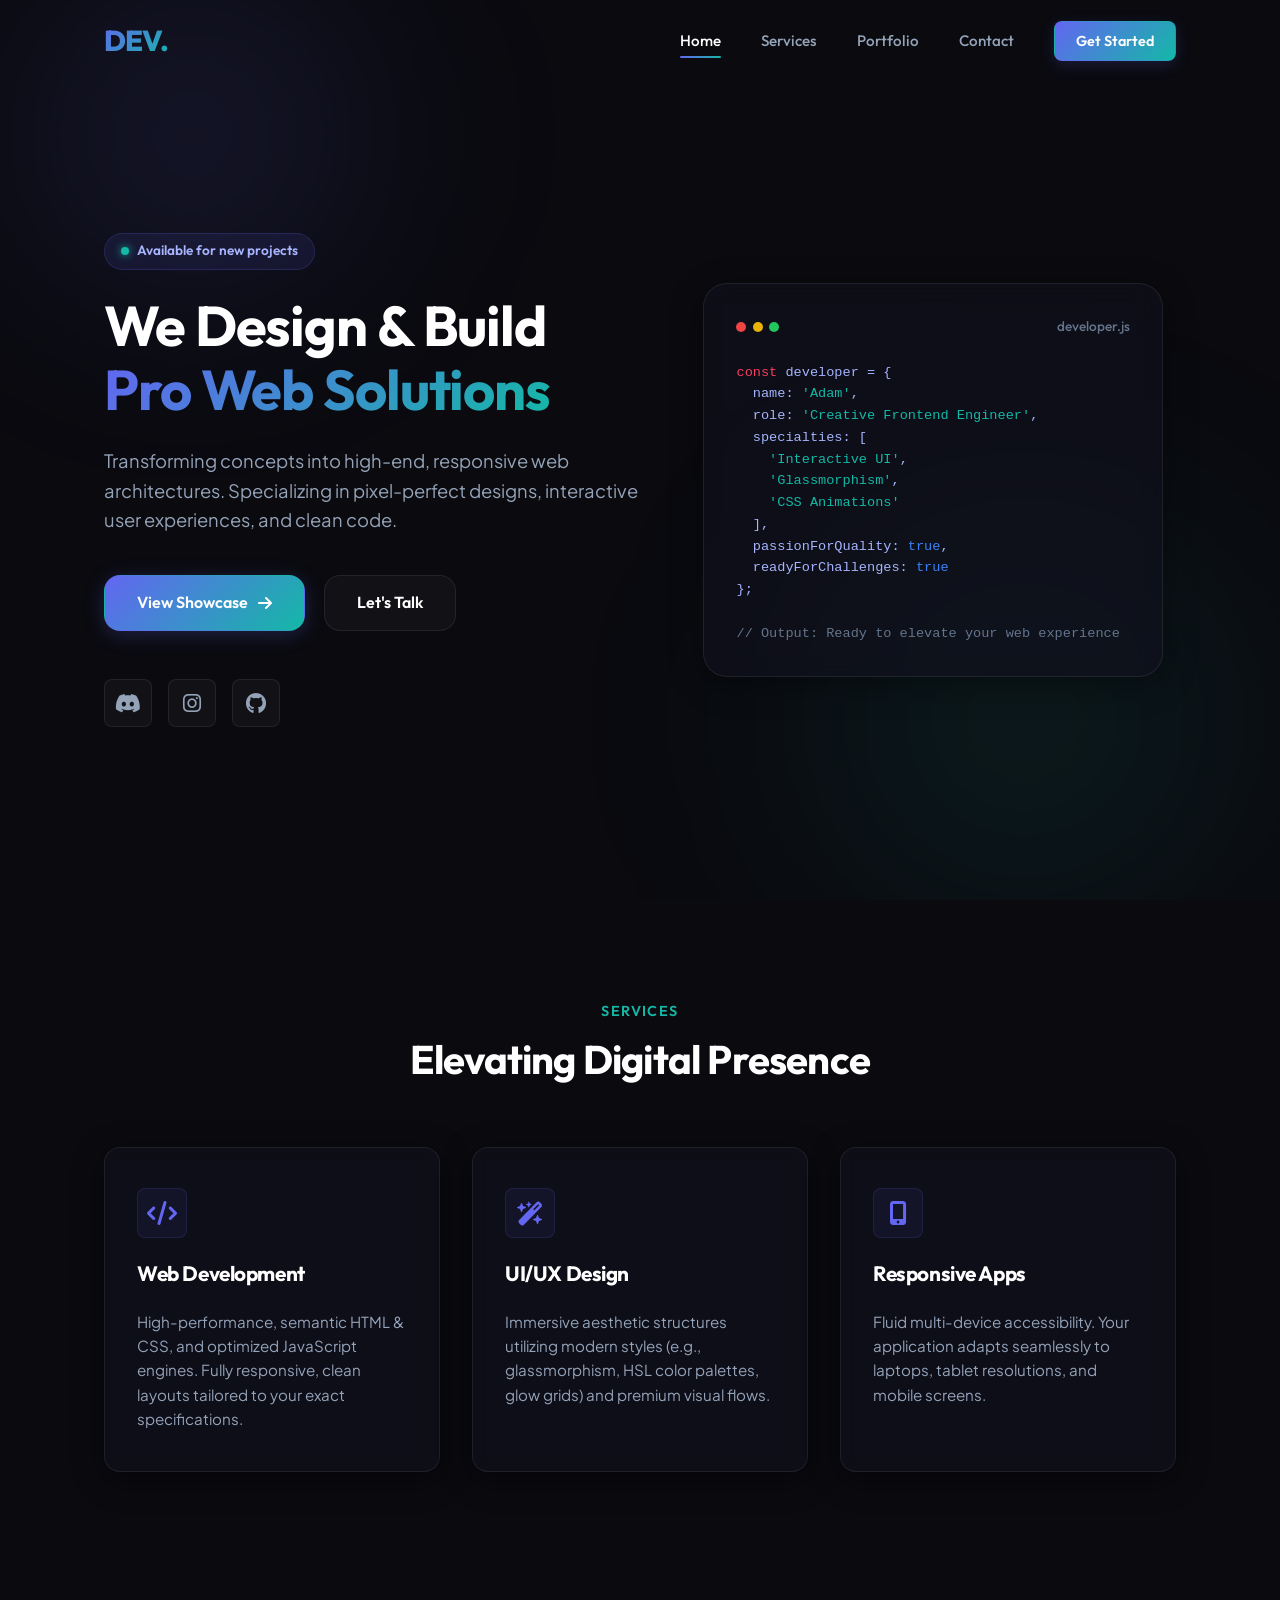
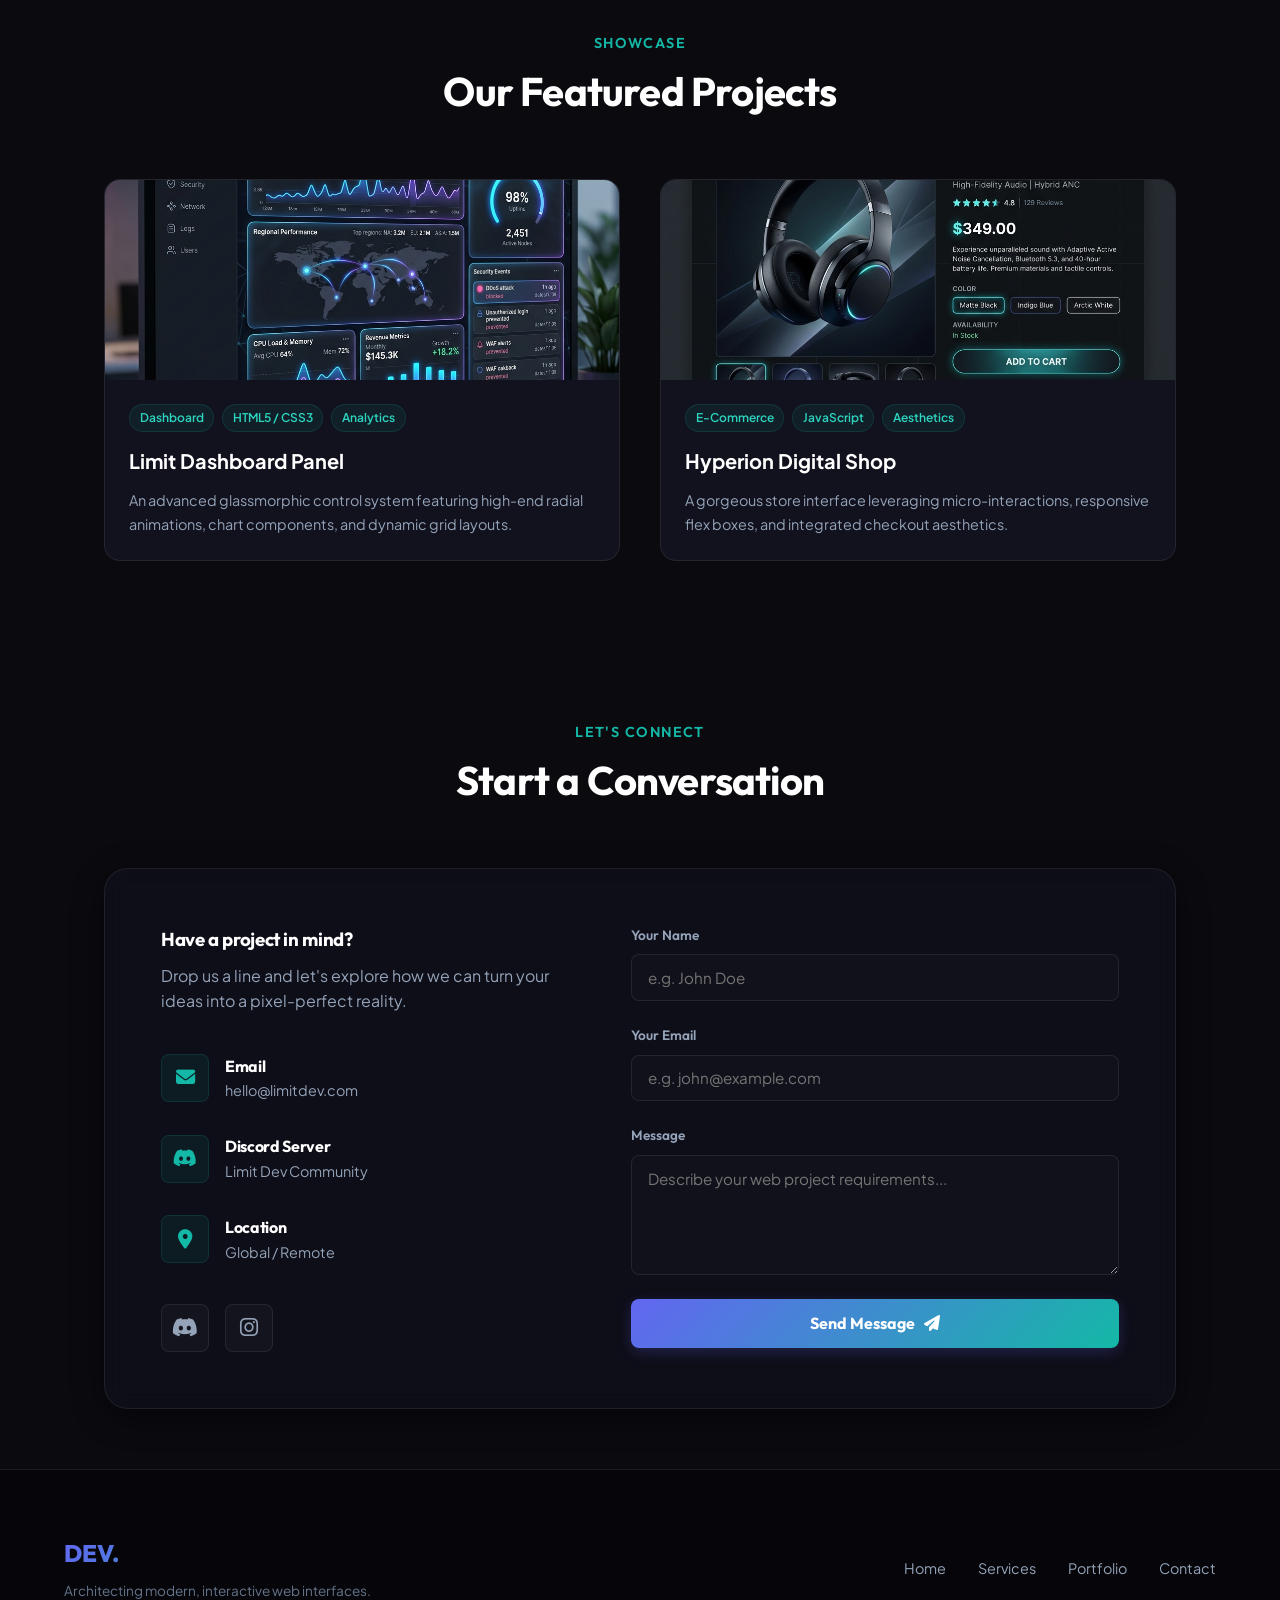
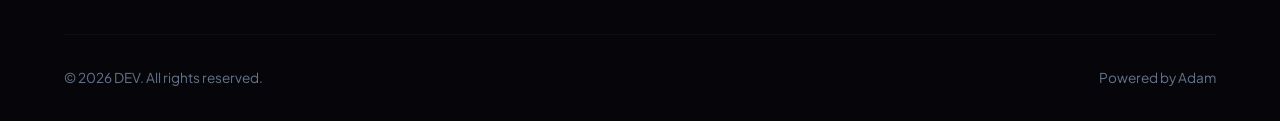
==== index.html @ 4067d1a4 "Update index.html" ====
<!DOCTYPE html>
<html lang="en">
  <head>
    <meta charset="UTF-8">
    <meta name="viewport" content="width=device-width, initial-scale=1.0">
    <meta name="description" content="DEV. - Professional Web Development & UI/UX Design Agency. We craft beautiful, high-performance web experiences.">
    <title>DEV. | Professional Web Development & Design</title>
    <link rel="icon" type="image/x-icon" href="Vetor LS Initial logo template vector do Stock _ Adobe Stock.jpeg">
    <!-- CSS Stylesheet -->
    <link rel="stylesheet" href="Web.css">
    
    <!-- Font Awesome Icons CDN -->
    <link rel="stylesheet" href="https://cdnjs.cloudflare.com/ajax/libs/font-awesome/6.4.0/css/all.min.css">
  </head>

  <body>
    <!-- Background Animated Mesh -->
    <div class="bg-mesh">
      <div class="bg-light-1"></div>
      <div class="bg-light-2"></div>
    </div>

    <!-- Navigation Header -->
    <header id="main-header">
      <nav class="navbar">
        <a href="#" class="nav-branding">DEV.</a>
        
        <ul class="nav-menu">
          <li><a href="#hero" class="nav-link active">Home</a></li>
          <li><a href="#services" class="nav-link">Services</a></li>
          <li><a href="#portfolio" class="nav-link">Portfolio</a></li>
          <li><a href="#contact" class="nav-link">Contact</a></li>
          <li><a href="#contact" class="nav-cta">Get Started</a></li>
        </ul>

        <!-- Hamburger Icon for Mobile -->
        <button class="hamburger" id="hamburger-btn" aria-label="Toggle navigation menu">
          <span class="bar"></span>
          <span class="bar"></span>
          <span class="bar"></span>
        </button>
      </nav>
    </header>

    <!-- Main Content -->
    <main>
      <!-- Hero Section -->
      <section id="hero">
        <div class="hero-info reveal">
          <div class="badge">
            <span class="badge-dot"></span>
            Available for new projects
          </div>
          <h1 class="hero-title">
            We Design & Build <br>
            <span class="gradient-text">Pro Web Solutions</span>
          </h1>
          <p class="hero-desc">
            Transforming concepts into high-end, responsive web architectures. Specializing in pixel-perfect designs, interactive user experiences, and clean code.
          </p>
          
          <div class="cta-group">
            <a href="#portfolio" class="btn-primary">
              View Showcase <i class="fa-solid fa-arrow-right"></i>
            </a>
            <a href="#contact" class="btn-secondary">
              Let's Talk
            </a>
          </div>

          <!-- Social Channels -->
          <div class="social-links">
            <a href="https://discord.gg/SqerGX2g" target="_blank" class="social-icon" aria-label="Discord">
              <i class="fa-brands fa-discord"></i>
            </a>
            <a href="https://www.instagram.com/adam__r.c.a.0.5?igsh=aHZ1bzRjMnF2YnYw" target="_blank" class="social-icon" aria-label="Instagram">
              <i class="fa-brands fa-instagram"></i>
            </a>
            <a href="#" class="social-icon" aria-label="GitHub">
              <i class="fa-brands fa-github"></i>
            </a>
          </div>
        </div>

        <!-- Floating Glass Code Terminal Mockup -->
        <div class="hero-visual reveal reveal-delay-2">
          <div class="hero-glass-card">
            <div class="card-header">
              <div class="dots">
                <span class="dot dot-red"></span>
                <span class="dot dot-yellow"></span>
                <span class="dot dot-green"></span>
              </div>
              <span class="card-title">developer.js</span>
            </div>
            <div class="card-code">
              <p><span class="code-keyword">const</span> developer = {</p>
              <p>&nbsp;&nbsp;name: <span class="code-string">'Adam'</span>,</p>
              <p>&nbsp;&nbsp;role: <span class="code-string">'Creative Frontend Engineer'</span>,</p>
              <p>&nbsp;&nbsp;specialties: [</p>
              <p>&nbsp;&nbsp;&nbsp;&nbsp;<span class="code-string">'Interactive UI'</span>,</p>
              <p>&nbsp;&nbsp;&nbsp;&nbsp;<span class="code-string">'Glassmorphism'</span>,</p>
              <p>&nbsp;&nbsp;&nbsp;&nbsp;<span class="code-string">'CSS Animations'</span></p>
              <p>&nbsp;&nbsp;],</p>
              <p>&nbsp;&nbsp;passionForQuality: <span class="code-fn">true</span>,</p>
              <p>&nbsp;&nbsp;readyForChallenges: <span class="code-fn">true</span></p>
              <p>};</p>
              <br>
              <p><span class="code-comment">// Output: Ready to elevate your web experience</span></p>
            </div>
          </div>
        </div>
      </section>

      <!-- Services Section -->
      <section id="services">
        <div class="section-header reveal">
          <span class="section-tag">Services</span>
          <h2 class="section-title">Elevating Digital Presence</h2>
        </div>

        <div class="services-grid">
          <!-- Card 1 -->
          <div class="service-card reveal reveal-delay-1">
            <div class="service-icon">
              <i class="fa-solid fa-code"></i>
            </div>
            <h3 class="service-title">Web Development</h3>
            <p class="service-desc">
              High-performance, semantic HTML & CSS, and optimized JavaScript engines. Fully responsive, clean layouts tailored to your exact specifications.
            </p>
          </div>

          <!-- Card 2 -->
          <div class="service-card reveal reveal-delay-2">
            <div class="service-icon">
              <i class="fa-solid fa-wand-magic-sparkles"></i>
            </div>
            <h3 class="service-title">UI/UX Design</h3>
            <p class="service-desc">
              Immersive aesthetic structures utilizing modern styles (e.g., glassmorphism, HSL color palettes, glow grids) and premium visual flows.
            </p>
          </div>

          <!-- Card 3 -->
          <div class="service-card reveal reveal-delay-3">
            <div class="service-icon">
              <i class="fa-solid fa-mobile-screen-button"></i>
            </div>
            <h3 class="service-title">Responsive Apps</h3>
            <p class="service-desc">
              Fluid multi-device accessibility. Your application adapts seamlessly to laptops, tablet resolutions, and mobile screens.
            </p>
          </div>
        </div>
      </section>

      <!-- Portfolio Showcase Section -->
      <section id="portfolio">
        <div class="section-header reveal">
          <span class="section-tag">Showcase</span>
          <h2 class="section-title">Our Featured Projects</h2>
        </div>

        <div class="portfolio-grid">
          <!-- Project 1 -->
          <div class="portfolio-card reveal reveal-delay-1">
            <div class="portfolio-img-container">
              <img src="portfolio_dashboard.png" alt="Admin Telemetry Dashboard" class="portfolio-img">
              <div class="portfolio-overlay">
                <a href="#" class="overlay-btn" aria-label="View Details"><i class="fa-solid fa-link"></i></a>
                <a href="#" class="overlay-btn" aria-label="View Github"><i class="fa-brands fa-github"></i></a>
              </div>
            </div>
            <div class="portfolio-info">
              <div class="portfolio-tags">
                <span class="portfolio-tag">Dashboard</span>
                <span class="portfolio-tag">HTML5 / CSS3</span>
                <span class="portfolio-tag">Analytics</span>
              </div>
              <a href="#" class="portfolio-title">Limit Dashboard Panel</a>
              <p class="portfolio-desc">
                An advanced glassmorphic control system featuring high-end radial animations, chart components, and dynamic grid layouts.
              </p>
            </div>
          </div>

          <!-- Project 2 -->
          <div class="portfolio-card reveal reveal-delay-2">
            <div class="portfolio-img-container">
              <img src="portfolio_ecom.png" alt="Creative E-Commerce Platform" class="portfolio-img">
              <div class="portfolio-overlay">
                <a href="#" class="overlay-btn" aria-label="View Details"><i class="fa-solid fa-link"></i></a>
                <a href="#" class="overlay-btn" aria-label="View Github"><i class="fa-brands fa-github"></i></a>
              </div>
            </div>
            <div class="portfolio-info">
              <div class="portfolio-tags">
                <span class="portfolio-tag">E-Commerce</span>
                <span class="portfolio-tag">JavaScript</span>
                <span class="portfolio-tag">Aesthetics</span>
              </div>
              <a href="#" class="portfolio-title">Hyperion Digital Shop</a>
              <p class="portfolio-desc">
                A gorgeous store interface leveraging micro-interactions, responsive flex boxes, and integrated checkout aesthetics.
              </p>
            </div>
          </div>
        </div>
      </section>

      <!-- Contact Section -->
      <section id="contact">
        <div class="section-header reveal">
          <span class="section-tag">Let's Connect</span>
          <h2 class="section-title">Start a Conversation</h2>
        </div>

        <div class="contact-container reveal">
          <!-- Info Details -->
          <div class="contact-info">
            <div>
              <h3>Have a project in mind?</h3>
              <p style="color: var(--text-secondary); margin-top: 0.5rem;">
                Drop us a line and let's explore how we can turn your ideas into a pixel-perfect reality.
              </p>
              
              <div class="contact-details">
                <div class="contact-item">
                  <div class="contact-icon"><i class="fa-solid fa-envelope"></i></div>
                  <div class="contact-text">
                    <h4>Email</h4>
                    <p>hello@limitdev.com</p>
                  </div>
                </div>
                <div class="contact-item">
                  <div class="contact-icon"><i class="fa-brands fa-discord"></i></div>
                  <div class="contact-text">
                    <h4>Discord Server</h4>
                    <p>Limit Dev Community</p>
                  </div>
                </div>
                <div class="contact-item">
                  <div class="contact-icon"><i class="fa-solid fa-location-dot"></i></div>
                  <div class="contact-text">
                    <h4>Location</h4>
                    <p>Global / Remote</p>
                  </div>
                </div>
              </div>
            </div>
            
            <div class="social-links">
              <a href="https://discord.gg/SqerGX2g" target="_blank" class="social-icon" aria-label="Discord">
                <i class="fa-brands fa-discord"></i>
              </a>
              <a href="https://www.instagram.com/adam__r.c.a.0.5?igsh=aHZ1bzRjMnF2YnYw" target="_blank" class="social-icon" aria-label="Instagram">
                <i class="fa-brands fa-instagram"></i>
              </a>
            </div>
          </div>

          <!-- Contact Form -->
          <form class="contact-form" id="project-contact-form" onsubmit="event.preventDefault();">
            <div class="form-group">
              <label for="name">Your Name</label>
              <input type="text" id="name" class="form-input" placeholder="e.g. John Doe" required>
            </div>
            <div class="form-group">
              <label for="email">Your Email</label>
              <input type="email" id="email" class="form-input" placeholder="e.g. john@example.com" required>
            </div>
            <div class="form-group">
              <label for="message">Message</label>
              <textarea id="message" class="form-input" placeholder="Describe your web project requirements..." required></textarea>
            </div>
            <button type="submit" class="btn-submit">
              Send Message <i class="fa-solid fa-paper-plane"></i>
            </button>
          </form>
        </div>
      </section>
    </main>

    <!-- Footer -->
    <footer>
      <div class="footer-content">
        <div class="footer-brand">
          <a href="#" class="footer-logo">DEV.</a>
          <p class="footer-tagline">Architecting modern, interactive web interfaces.</p>
        </div>
        <ul class="footer-links">
          <li><a href="#hero">Home</a></li>
          <li><a href="#services">Services</a></li>
          <li><a href="#portfolio">Portfolio</a></li>
          <li><a href="#contact">Contact</a></li>
        </ul>
      </div>

      <div class="footer-bottom">
        <p class="footer-copy">&copy; 2026 DEV. All rights reserved.</p>
        <p class="footer-copy">Powered by Adam</p>
      </div>
    </footer>

    <!-- JavaScript File -->
    <script src="active.js"></script>
  </body>
</html>
---- Web.css ----
/* Professional Web Design System for DEV. */
@import url('https://fonts.googleapis.com/css2?family=Outfit:wght@300;400;500;600;700;800&family=Plus+Jakarta+Sans:wght@300;400;500;600;700&display=swap');

:root {
  /* Colors */
  --bg-primary: #0a0a0f;
  --bg-secondary: #12121e;
  --text-primary: #ffffff;
  --text-secondary: #94a3b8;
  --text-muted: #64748b;
  
  --accent-primary: #6366f1; /* Indigo */
  --accent-primary-rgb: 99, 102, 241;
  --accent-secondary: #14b8a6; /* Teal */
  --accent-secondary-rgb: 20, 184, 166;
  
  --gradient-main: linear-gradient(135deg, var(--accent-primary) 0%, var(--accent-secondary) 100%);
  --gradient-glow: linear-gradient(135deg, rgba(99, 102, 241, 0.15) 0%, rgba(20, 184, 166, 0.15) 100%);
  
  /* Glassmorphism */
  --glass-bg: rgba(18, 18, 30, 0.6);
  --glass-border: rgba(255, 255, 255, 0.08);
  --glass-border-hover: rgba(255, 255, 255, 0.16);
  --glass-shadow: 0 8px 32px 0 rgba(0, 0, 0, 0.37);
  
  /* Fonts */
  --font-header: 'Outfit', sans-serif;
  --font-body: 'Plus Jakarta Sans', sans-serif;
  
  /* Constants */
  --nav-height: 80px;
  --radius-sm: 8px;
  --radius-md: 16px;
  --radius-lg: 24px;
  --transition: all 0.3s cubic-bezier(0.4, 0, 0.2, 1);
}

/* Global Reset */
* {
  box-sizing: border-box;
  margin: 0;
  padding: 0;
}

html {
  scroll-behavior: smooth;
}

body {
  background-color: var(--bg-primary);
  color: var(--text-primary);
  font-family: var(--font-body);
  overflow-x: hidden;
  line-height: 1.6;
}

/* Scrollbar styling */
::-webkit-scrollbar {
  width: 8px;
}
::-webkit-scrollbar-track {
  background: var(--bg-primary);
}
::-webkit-scrollbar-thumb {
  background: var(--glass-border);
  border-radius: var(--radius-sm);
}
::-webkit-scrollbar-thumb:hover {
  background: var(--accent-primary);
}

/* Background Mesh & Lights */
.bg-mesh {
  position: fixed;
  top: 0;
  left: 0;
  width: 100%;
  height: 100%;
  z-index: -2;
  overflow: hidden;
  background-color: var(--bg-primary);
}

.bg-light-1 {
  position: absolute;
  top: -10%;
  left: -10%;
  width: 50%;
  height: 50%;
  border-radius: 50%;
  background: radial-gradient(circle, rgba(99, 102, 241, 0.15) 0%, rgba(0,0,0,0) 70%);
  filter: blur(80px);
  animation: floatLight 15s ease infinite alternate;
}

.bg-light-2 {
  position: absolute;
  bottom: -10%;
  right: -10%;
  width: 60%;
  height: 60%;
  border-radius: 50%;
  background: radial-gradient(circle, rgba(20, 184, 166, 0.12) 0%, rgba(0,0,0,0) 70%);
  filter: blur(100px);
  animation: floatLight 20s ease infinite alternate-reverse;
}

@keyframes floatLight {
  0% { transform: translate(0, 0) scale(1); }
  100% { transform: translate(5%, 10%) scale(1.1); }
}

/* Typography & Layout elements */
h1, h2, h3, h4, h5, h6 {
  font-family: var(--font-header);
  font-weight: 700;
  letter-spacing: -0.02em;
}

section {
  padding: 100px 5% 60px;
  max-width: 1200px;
  margin: 0 auto;
  position: relative;
}

/* Header & Glass Navbar */
header {
  position: fixed;
  top: 0;
  left: 0;
  width: 100%;
  height: var(--nav-height);
  z-index: 1000;
  transition: var(--transition);
}

header.scrolled {
  background-color: var(--glass-bg);
  backdrop-filter: blur(16px);
  -webkit-backdrop-filter: blur(16px);
  border-bottom: 1px solid var(--glass-border);
  height: 70px;
}

.navbar {
  max-width: 1200px;
  height: 100%;
  margin: 0 auto;
  padding: 0 5%;
  display: flex;
  justify-content: space-between;
  align-items: center;
}

.nav-branding {
  font-family: var(--font-header);
  font-size: 1.8rem;
  font-weight: 800;
  text-decoration: none;
  background: var(--gradient-main);
  -webkit-background-clip: text;
  -webkit-text-fill-color: transparent;
  letter-spacing: -0.03em;
  transition: var(--transition);
}

.nav-branding:hover {
  filter: drop-shadow(0 0 8px rgba(99, 102, 241, 0.5));
}

.nav-menu {
  display: flex;
  align-items: center;
  gap: 2.5rem;
  list-style: none;
}

.nav-link {
  font-family: var(--font-header);
  font-weight: 500;
  font-size: 0.95rem;
  color: var(--text-secondary);
  text-decoration: none;
  position: relative;
  transition: var(--transition);
  padding: 0.5rem 0;
}

.nav-link:hover, .nav-link.active {
  color: var(--text-primary);
}

.nav-link::after {
  content: '';
  position: absolute;
  bottom: 0;
  left: 0;
  width: 0;
  height: 2px;
  background: var(--gradient-main);
  transition: var(--transition);
  border-radius: 2px;
}

.nav-link:hover::after, .nav-link.active::after {
  width: 100%;
}

.nav-cta {
  background: var(--gradient-main);
  color: white;
  padding: 0.6rem 1.3rem;
  border-radius: var(--radius-sm);
  text-decoration: none;
  font-family: var(--font-header);
  font-weight: 600;
  font-size: 0.9rem;
  transition: var(--transition);
  border: 1px solid transparent;
  box-shadow: 0 4px 15px rgba(99, 102, 241, 0.2);
}

.nav-cta:hover {
  transform: translateY(-2px);
  box-shadow: 0 8px 25px rgba(99, 102, 241, 0.4);
}

/* Mobile Hamburger Menu */
.hamburger {
  display: none;
  cursor: pointer;
  background: none;
  border: none;
  outline: none;
  z-index: 1001;
}

.bar {
  display: block;
  width: 25px;
  height: 3px;
  margin: 5px auto;
  transition: var(--transition);
  background-color: var(--text-primary);
  border-radius: 2px;
}

/* Hero Section */
#hero {
  display: flex;
  align-items: center;
  justify-content: space-between;
  min-height: 100vh;
  padding-top: calc(var(--nav-height) + 40px);
  gap: 3rem;
}

.hero-info {
  flex: 1;
  display: flex;
  flex-direction: column;
  align-items: flex-start;
}

.badge {
  display: inline-flex;
  align-items: center;
  gap: 0.5rem;
  background: rgba(99, 102, 241, 0.1);
  border: 1px solid rgba(99, 102, 241, 0.2);
  color: #a5b4fc;
  padding: 0.4rem 1rem;
  border-radius: 100px;
  font-size: 0.85rem;
  font-weight: 600;
  margin-bottom: 1.5rem;
  font-family: var(--font-header);
}

.badge-dot {
  width: 8px;
  height: 8px;
  background-color: var(--accent-secondary);
  border-radius: 50%;
  box-shadow: 0 0 8px var(--accent-secondary);
  animation: pulse 2s infinite;
}

@keyframes pulse {
  0% { transform: scale(0.95); opacity: 0.8; }
  50% { transform: scale(1.15); opacity: 1; }
  100% { transform: scale(0.95); opacity: 0.8; }
}

.hero-title {
  font-size: 3.5rem;
  line-height: 1.15;
  margin-bottom: 1.5rem;
}

.gradient-text {
  background: var(--gradient-main);
  -webkit-background-clip: text;
  -webkit-text-fill-color: transparent;
  display: inline-block;
}

.hero-desc {
  font-size: 1.15rem;
  color: var(--text-secondary);
  margin-bottom: 2.5rem;
  max-width: 550px;
}

.cta-group {
  display: flex;
  gap: 1.2rem;
  align-items: center;
  margin-bottom: 3rem;
}

.btn-primary {
  display: inline-flex;
  align-items: center;
  gap: 0.6rem;
  background: var(--gradient-main);
  color: white;
  padding: 0.9rem 2rem;
  border-radius: var(--radius-md);
  text-decoration: none;
  font-family: var(--font-header);
  font-weight: 600;
  font-size: 1rem;
  transition: var(--transition);
  border: 1px solid transparent;
  box-shadow: 0 4px 20px rgba(99, 102, 241, 0.25);
}

.btn-primary:hover {
  transform: translateY(-3px);
  box-shadow: 0 8px 30px rgba(99, 102, 241, 0.5);
}

.btn-secondary {
  display: inline-flex;
  align-items: center;
  gap: 0.6rem;
  background: rgba(255, 255, 255, 0.03);
  color: var(--text-primary);
  padding: 0.9rem 2rem;
  border-radius: var(--radius-md);
  text-decoration: none;
  font-family: var(--font-header);
  font-weight: 600;
  font-size: 1rem;
  transition: var(--transition);
  border: 1px solid var(--glass-border);
}

.btn-secondary:hover {
  background: rgba(255, 255, 255, 0.08);
  border-color: var(--glass-border-hover);
  transform: translateY(-3px);
}

.social-links {
  display: flex;
  gap: 1rem;
  align-items: center;
}

.social-icon {
  display: flex;
  align-items: center;
  justify-content: center;
  width: 48px;
  height: 48px;
  background: rgba(255, 255, 255, 0.03);
  border: 1px solid var(--glass-border);
  border-radius: var(--radius-sm);
  color: var(--text-secondary);
  font-size: 1.3rem;
  text-decoration: none;
  transition: var(--transition);
}

.social-icon:hover {
  background: var(--gradient-glow);
  border-color: var(--accent-primary);
  color: var(--text-primary);
  transform: translateY(-3px);
  box-shadow: 0 4px 15px rgba(99, 102, 241, 0.2);
}

.social-icon img {
  height: 22px;
  width: auto;
  filter: brightness(0.8) contrast(1.2);
  transition: var(--transition);
}

.social-icon:hover img {
  filter: brightness(1) contrast(1);
}

.hero-visual {
  flex: 0.9;
  position: relative;
  display: flex;
  justify-content: center;
  align-items: center;
}

/* Floating Glass Dashboard Mockup */
.hero-glass-card {
  width: 100%;
  max-width: 460px;
  background: var(--glass-bg);
  backdrop-filter: blur(12px);
  -webkit-backdrop-filter: blur(12px);
  border: 1px solid var(--glass-border);
  border-radius: var(--radius-lg);
  padding: 2rem;
  box-shadow: var(--glass-shadow);
  position: relative;
  overflow: hidden;
  animation: floatCard 6s ease-in-out infinite alternate;
}

@keyframes floatCard {
  0% { transform: translateY(0px) rotate(0deg); }
  100% { transform: translateY(-15px) rotate(1deg); }
}

.card-header {
  display: flex;
  align-items: center;
  justify-content: space-between;
  margin-bottom: 1.5rem;
}

.dots {
  display: flex;
  gap: 0.4rem;
}

.dot {
  width: 10px;
  height: 10px;
  border-radius: 50%;
}

.dot-red { background: #ef4444; }
.dot-yellow { background: #eab308; }
.dot-green { background: #22c55e; }

.card-title {
  font-size: 0.85rem;
  font-weight: 500;
  color: var(--text-muted);
  font-family: var(--font-header);
}

.card-code {
  font-family: 'Courier New', Courier, monospace;
  font-size: 0.85rem;
  color: #a5b4fc;
}

.code-keyword { color: #f43f5e; }
.code-string { color: var(--accent-secondary); }
.code-fn { color: #3b82f6; }
.code-comment { color: var(--text-muted); }

/* Sections Styling */
.section-header {
  text-align: center;
  margin-bottom: 4rem;
  display: flex;
  flex-direction: column;
  align-items: center;
}

.section-tag {
  color: var(--accent-secondary);
  font-family: var(--font-header);
  font-weight: 600;
  font-size: 0.9rem;
  letter-spacing: 0.1em;
  text-transform: uppercase;
  margin-bottom: 0.75rem;
}

.section-title {
  font-size: 2.5rem;
  line-height: 1.2;
}

/* Services Grid & Glass Cards */
.services-grid {
  display: grid;
  grid-template-columns: repeat(auto-fit, minmax(280px, 1fr));
  gap: 2rem;
}

.service-card {
  background: var(--glass-bg);
  backdrop-filter: blur(8px);
  -webkit-backdrop-filter: blur(8px);
  border: 1px solid var(--glass-border);
  border-radius: var(--radius-md);
  padding: 2.5rem 2rem;
  box-shadow: var(--glass-shadow);
  transition: var(--transition);
  display: flex;
  flex-direction: column;
  gap: 1.2rem;
  position: relative;
  overflow: hidden;
}

.service-card::before {
  content: '';
  position: absolute;
  top: 0;
  left: 0;
  width: 100%;
  height: 4px;
  background: var(--gradient-main);
  opacity: 0;
  transition: var(--transition);
}

.service-card:hover {
  transform: translateY(-8px);
  border-color: var(--glass-border-hover);
  box-shadow: 0 15px 35px rgba(0, 0, 0, 0.4);
}

.service-card:hover::before {
  opacity: 1;
}

.service-icon {
  width: 50px;
  height: 50px;
  border-radius: var(--radius-sm);
  background: rgba(99, 102, 241, 0.08);
  border: 1px solid rgba(99, 102, 241, 0.15);
  display: flex;
  align-items: center;
  justify-content: center;
  color: var(--accent-primary);
  font-size: 1.5rem;
  transition: var(--transition);
}

.service-card:hover .service-icon {
  background: var(--accent-primary);
  color: white;
  transform: scale(1.1) rotate(5deg);
}

.service-title {
  font-size: 1.3rem;
  font-weight: 700;
}

.service-desc {
  color: var(--text-secondary);
  font-size: 0.95rem;
}

/* Portfolio Section */
.portfolio-grid {
  display: grid;
  grid-template-columns: repeat(auto-fit, minmax(320px, 1fr));
  gap: 2.5rem;
}

.portfolio-card {
  background: var(--bg-secondary);
  border: 1px solid var(--glass-border);
  border-radius: var(--radius-md);
  overflow: hidden;
  transition: var(--transition);
  display: flex;
  flex-direction: column;
  position: relative;
}

.portfolio-card:hover {
  transform: translateY(-8px);
  border-color: var(--accent-primary);
  box-shadow: 0 15px 35px rgba(99, 102, 241, 0.1);
}

.portfolio-img-container {
  position: relative;
  width: 100%;
  height: 200px;
  overflow: hidden;
  background: #181829;
}

.portfolio-img {
  width: 100%;
  height: 100%;
  object-fit: cover;
  transition: var(--transition);
}

.portfolio-card:hover .portfolio-img {
  transform: scale(1.08);
}

.portfolio-overlay {
  position: absolute;
  top: 0;
  left: 0;
  width: 100%;
  height: 100%;
  background: rgba(10, 10, 15, 0.8);
  backdrop-filter: blur(4px);
  opacity: 0;
  transition: var(--transition);
  display: flex;
  align-items: center;
  justify-content: center;
  gap: 1rem;
}

.portfolio-card:hover .portfolio-overlay {
  opacity: 1;
}

.overlay-btn {
  width: 48px;
  height: 48px;
  border-radius: 50%;
  background: var(--accent-primary);
  color: white;
  display: flex;
  align-items: center;
  justify-content: center;
  text-decoration: none;
  font-size: 1.2rem;
  transition: var(--transition);
}

.overlay-btn:hover {
  background: var(--accent-secondary);
  transform: scale(1.1);
}

.portfolio-info {
  padding: 1.5rem;
  display: flex;
  flex-direction: column;
  gap: 0.8rem;
}

.portfolio-tags {
  display: flex;
  gap: 0.5rem;
  flex-wrap: wrap;
}

.portfolio-tag {
  background: rgba(20, 184, 166, 0.08);
  color: #2dd4bf;
  border: 1px solid rgba(20, 184, 166, 0.15);
  font-size: 0.75rem;
  font-weight: 600;
  padding: 0.2rem 0.6rem;
  border-radius: 100px;
}

.portfolio-title {
  font-size: 1.25rem;
  font-weight: 700;
  text-decoration: none;
  color: var(--text-primary);
  transition: var(--transition);
}

.portfolio-title:hover {
  color: var(--accent-primary);
}

.portfolio-desc {
  color: var(--text-secondary);
  font-size: 0.9rem;
}

/* Contact Section */
.contact-container {
  display: grid;
  grid-template-columns: 1fr 1.2fr;
  gap: 4rem;
  background: var(--glass-bg);
  backdrop-filter: blur(10px);
  -webkit-backdrop-filter: blur(10px);
  border: 1px solid var(--glass-border);
  border-radius: var(--radius-lg);
  padding: 3.5rem;
  box-shadow: var(--glass-shadow);
}

.contact-info {
  display: flex;
  flex-direction: column;
  justify-content: space-between;
}

.contact-details {
  display: flex;
  flex-direction: column;
  gap: 2rem;
  margin: 2.5rem 0;
}

.contact-item {
  display: flex;
  align-items: center;
  gap: 1rem;
}

.contact-icon {
  width: 48px;
  height: 48px;
  border-radius: var(--radius-sm);
  background: rgba(20, 184, 166, 0.08);
  border: 1px solid rgba(20, 184, 166, 0.15);
  display: flex;
  align-items: center;
  justify-content: center;
  color: var(--accent-secondary);
  font-size: 1.2rem;
}

.contact-text h4 {
  font-size: 1rem;
  font-weight: 700;
}

.contact-text p {
  color: var(--text-secondary);
  font-size: 0.9rem;
}

.contact-form {
  display: flex;
  flex-direction: column;
  gap: 1.5rem;
}

.form-group {
  display: flex;
  flex-direction: column;
  gap: 0.5rem;
}

.form-group label {
  font-size: 0.85rem;
  font-weight: 600;
  color: var(--text-secondary);
  font-family: var(--font-header);
}

.form-input {
  background: rgba(255, 255, 255, 0.02);
  border: 1px solid var(--glass-border);
  border-radius: var(--radius-sm);
  padding: 0.8rem 1rem;
  color: var(--text-primary);
  font-family: var(--font-body);
  font-size: 0.95rem;
  transition: var(--transition);
  outline: none;
}

.form-input:focus {
  border-color: var(--accent-primary);
  background: rgba(255, 255, 255, 0.04);
  box-shadow: 0 0 10px rgba(99, 102, 241, 0.25);
}

textarea.form-input {
  min-height: 120px;
  resize: vertical;
}

.btn-submit {
  display: flex;
  align-items: center;
  justify-content: center;
  gap: 0.6rem;
  background: var(--gradient-main);
  color: white;
  padding: 0.9rem 2rem;
  border-radius: var(--radius-sm);
  border: none;
  font-family: var(--font-header);
  font-weight: 700;
  font-size: 1rem;
  cursor: pointer;
  transition: var(--transition);
  box-shadow: 0 4px 15px rgba(99, 102, 241, 0.25);
}

.btn-submit:hover {
  transform: translateY(-2px);
  box-shadow: 0 8px 25px rgba(99, 102, 241, 0.4);
}

/* Footer Section */
footer {
  border-top: 1px solid var(--glass-border);
  background: #06060a;
  padding: 4rem 5% 2rem;
}

.footer-content {
  max-width: 1200px;
  margin: 0 auto;
  display: flex;
  justify-content: space-between;
  align-items: center;
  flex-wrap: wrap;
  gap: 2rem;
  margin-bottom: 2rem;
}

.footer-brand {
  display: flex;
  flex-direction: column;
  gap: 0.5rem;
}

.footer-logo {
  font-family: var(--font-header);
  font-size: 1.5rem;
  font-weight: 800;
  text-decoration: none;
  background: var(--gradient-main);
  -webkit-background-clip: text;
  -webkit-text-fill-color: transparent;
}

.footer-tagline {
  font-size: 0.85rem;
  color: var(--text-muted);
}

.footer-links {
  display: flex;
  gap: 2rem;
  list-style: none;
}

.footer-links a {
  color: var(--text-secondary);
  text-decoration: none;
  font-size: 0.9rem;
  transition: var(--transition);
}

.footer-links a:hover {
  color: var(--accent-secondary);
}

.footer-bottom {
  max-width: 1200px;
  margin: 0 auto;
  display: flex;
  justify-content: space-between;
  align-items: center;
  border-top: 1px solid rgba(255, 255, 255, 0.03);
  padding-top: 2rem;
  flex-wrap: wrap;
  gap: 1rem;
}

.footer-copy {
  font-size: 0.85rem;
  color: var(--text-muted);
}

/* Scroll Reveal Animations styling */
.reveal {
  opacity: 0;
  transform: translateY(30px);
  transition: opacity 0.8s cubic-bezier(0.4, 0, 0.2, 1), transform 0.8s cubic-bezier(0.4, 0, 0.2, 1);
}

.reveal.active {
  opacity: 1;
  transform: translateY(0);
}

.reveal-delay-1 { transition-delay: 0.15s; }
.reveal-delay-2 { transition-delay: 0.3s; }
.reveal-delay-3 { transition-delay: 0.45s; }

/* Responsive Media Queries */
@media screen and (max-width: 968px) {
  #hero {
    flex-direction: column-reverse;
    text-align: center;
    padding-top: calc(var(--nav-height) + 20px);
    justify-content: center;
    min-height: auto;
    padding-bottom: 60px;
  }
  
  .hero-info {
    align-items: center;
  }
  
  .hero-title {
    font-size: 2.8rem;
  }
  
  .hero-desc {
    margin-bottom: 2rem;
  }
  
  .contact-container {
    grid-template-columns: 1fr;
    gap: 3rem;
    padding: 2rem;
  }
  
  .contact-info {
    gap: 2rem;
  }
  
  .contact-details {
    margin: 1rem 0;
  }
}

@media screen and (max-width: 768px) {
  header.scrolled {
    height: 80px;
  }
  
  .hamburger {
    display: block;
  }
  
  .hamburger.active .bar:nth-child(2) {
    opacity: 0;
  }
  
  .hamburger.active .bar:nth-child(1) {
    transform: translateY(8px) rotate(45deg);
  }
  
  .hamburger.active .bar:nth-child(3) {
    transform: translateY(-8px) rotate(-45deg);
  }
  
  .nav-menu {
    position: fixed;
    left: -100%;
    top: var(--nav-height);
    flex-direction: column;
    background-color: rgba(10, 10, 15, 0.95);
    backdrop-filter: blur(20px);
    -webkit-backdrop-filter: blur(20px);
    width: 100%;
    height: calc(100vh - var(--nav-height));
    text-align: center;
    transition: 0.3s;
    box-shadow: 0 10px 20px rgba(0, 0, 0, 0.5);
    padding: 3rem 0;
    gap: 2rem;
    align-items: center;
    justify-content: flex-start;
    border-top: 1px solid var(--glass-border);
  }
  
  .nav-menu.active {
    left: 0;
  }
  
  .nav-link {
    font-size: 1.1rem;
  }
  
  .section-title {
    font-size: 2rem;
  }
  
  .footer-content {
    flex-direction: column;
    text-align: center;
    align-items: center;
  }
  
  .footer-links {
    flex-direction: column;
    gap: 1rem;
  }
  
  .footer-bottom {
    flex-direction: column;
    text-align: center;
  }
}
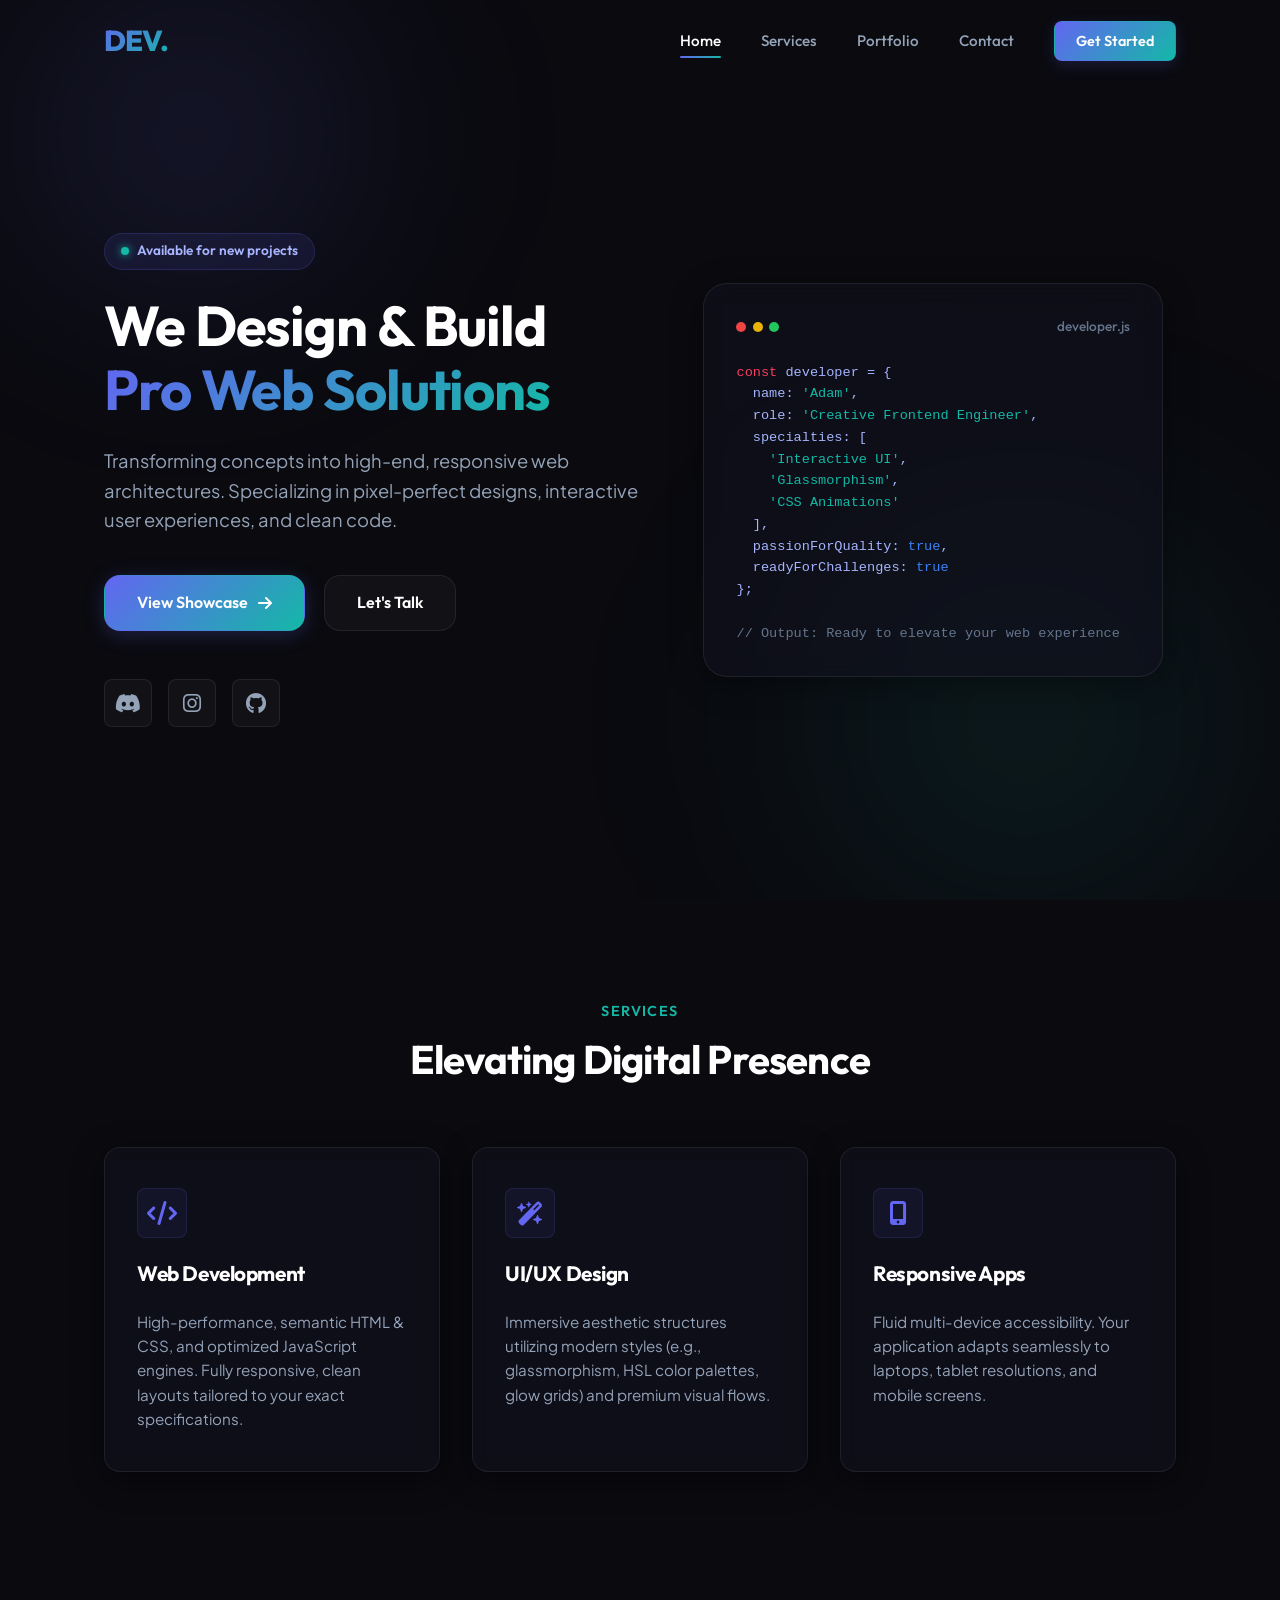
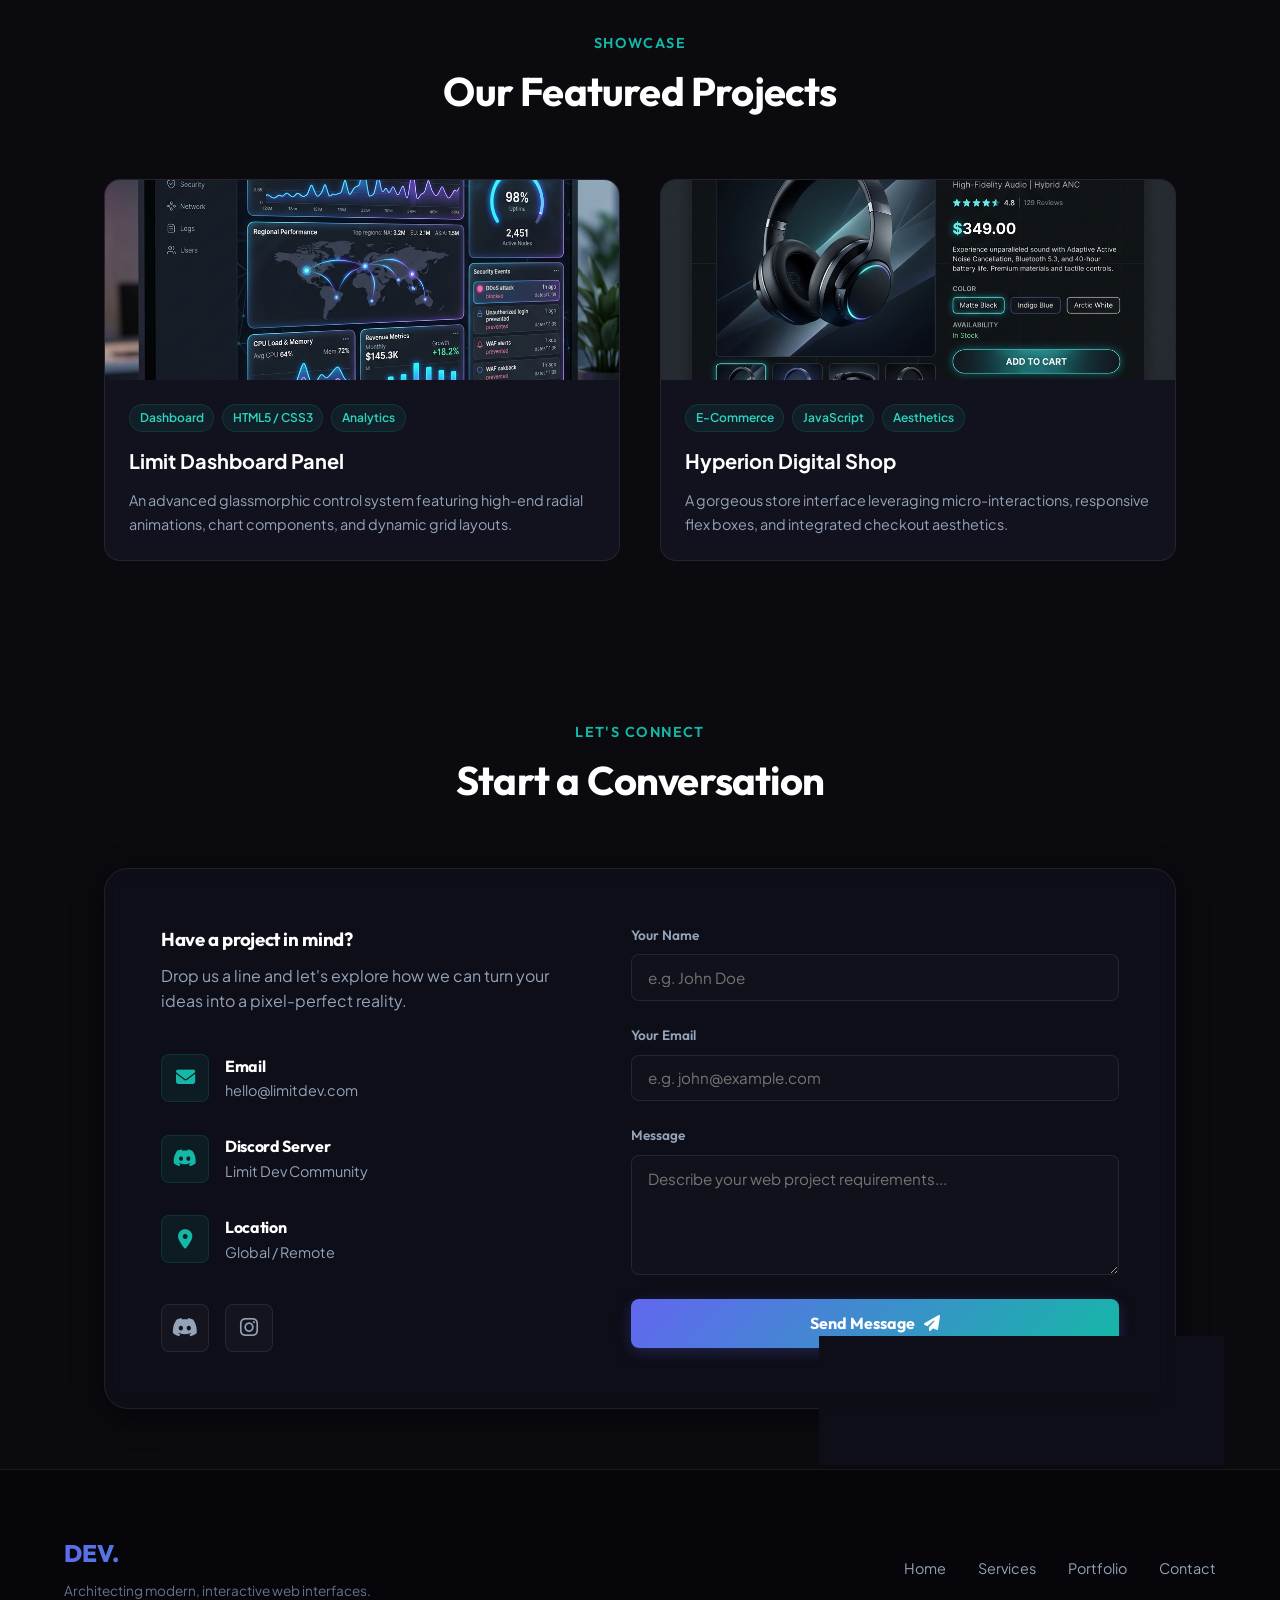
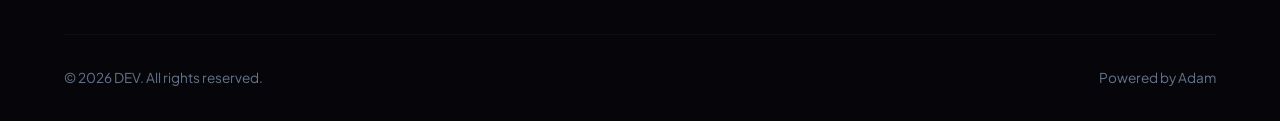
==== commit 02d2ed68: "Update index.html" ====
--- a/index.html
+++ b/index.html
@@ -4,7 +4,7 @@
     <meta charset="UTF-8">
     <meta name="viewport" content="width=device-width, initial-scale=1.0">
     <meta name="description" content="DEV. - Professional Web Development & UI/UX Design Agency. We craft beautiful, high-performance web experiences.">
-    <title>DEV. | Professional Web Development & Design</title>
+    <title>Professional Web Development & Design</title>
     <link rel="icon" type="image/x-icon" href="Vetor LS Initial logo template vector do Stock _ Adobe Stock.jpeg">
     <!-- CSS Stylesheet -->
     <link rel="stylesheet" href="Web.css">
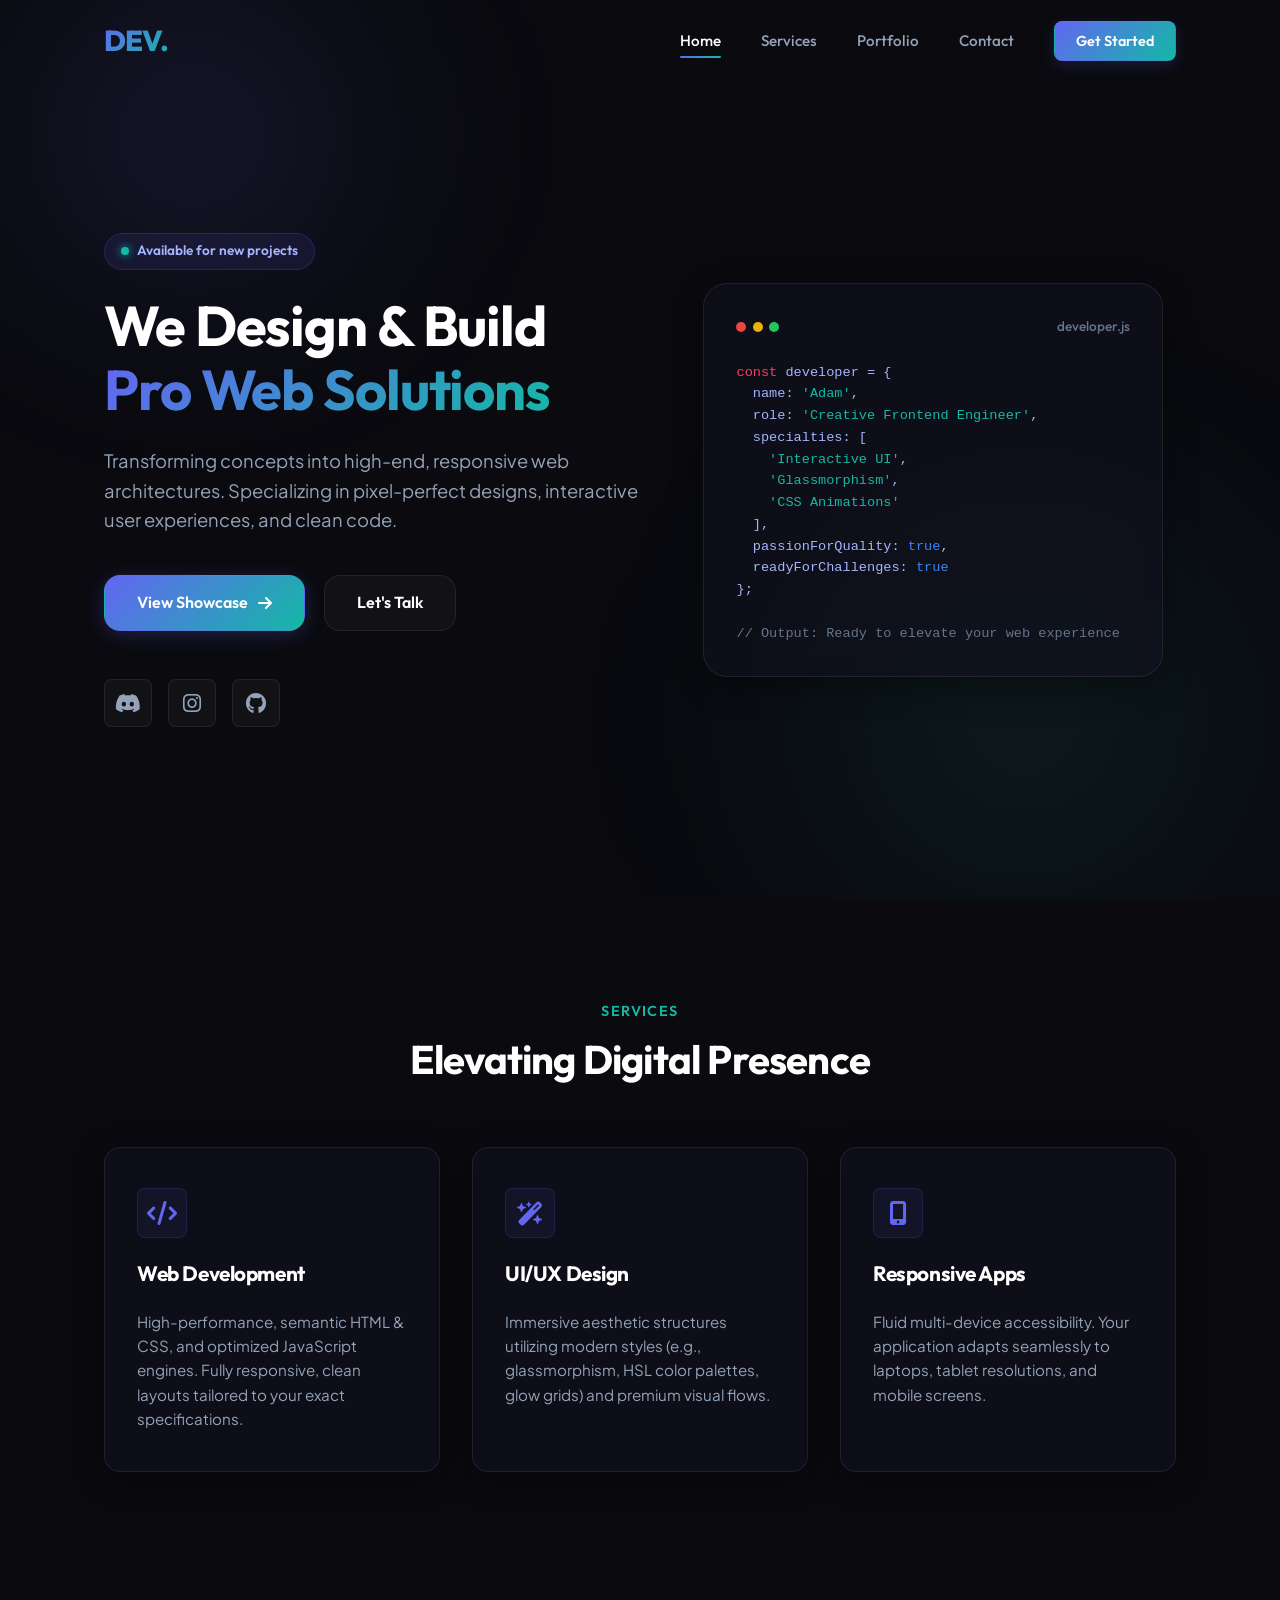
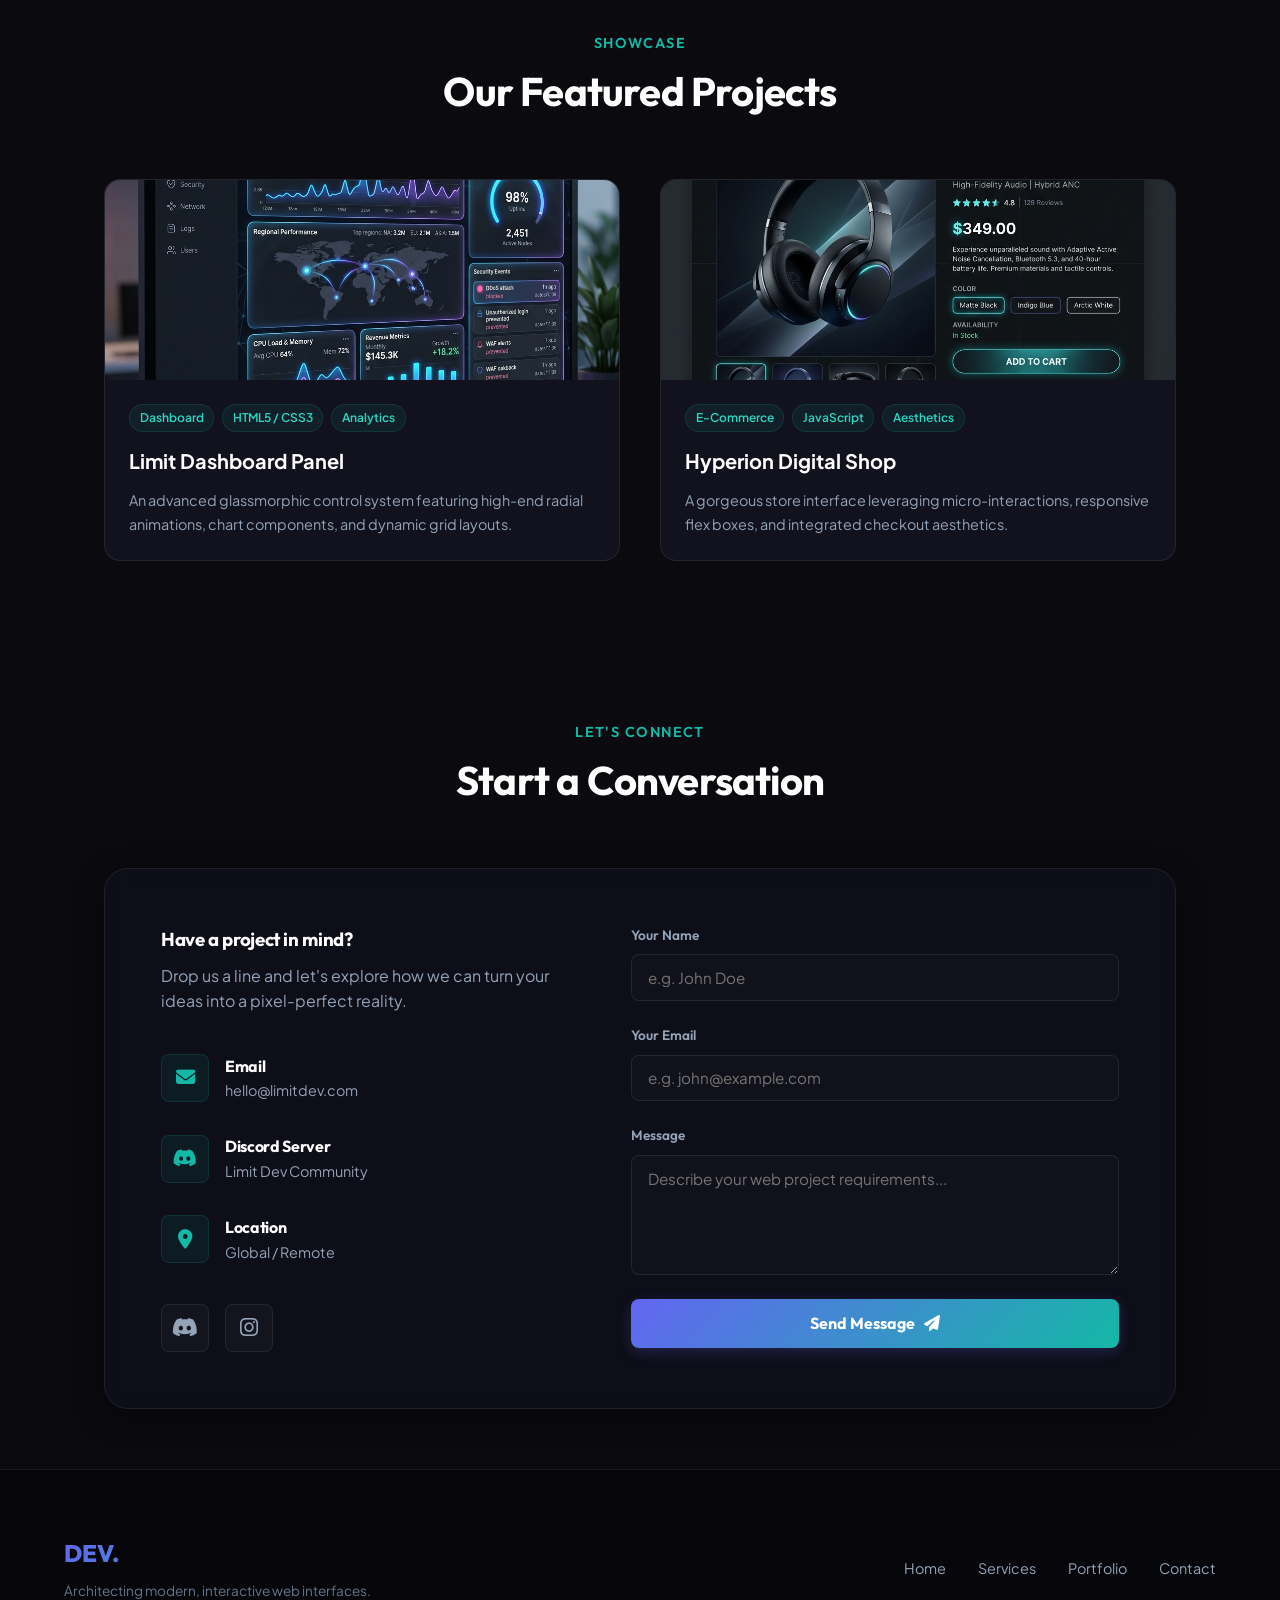
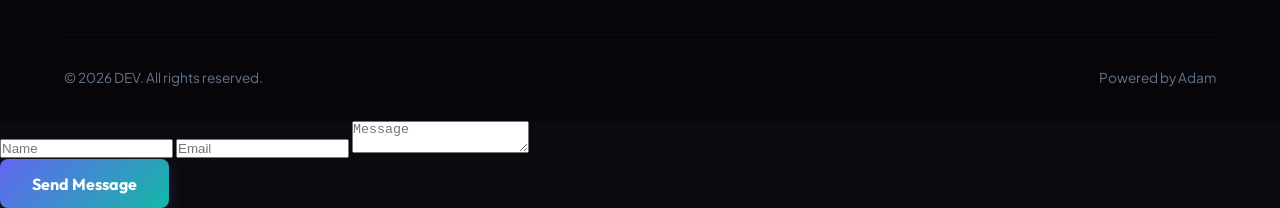
==== commit e5831b0f: "Update index.html" ====
--- a/index.html
+++ b/index.html
@@ -302,6 +302,10 @@
         <p class="footer-copy">Powered by Adam</p>
       </div>
     </footer>
+    <input type="text" name="name" placeholder="Name" required>
+    <input type="email" name="email" placeholder="Email" required>
+    <textarea name="message" placeholder="Message"></textarea>
+    <button type="submit" class="btn-submit">Send Message</button>
 
     <!-- JavaScript File -->
     <script src="active.js"></script>
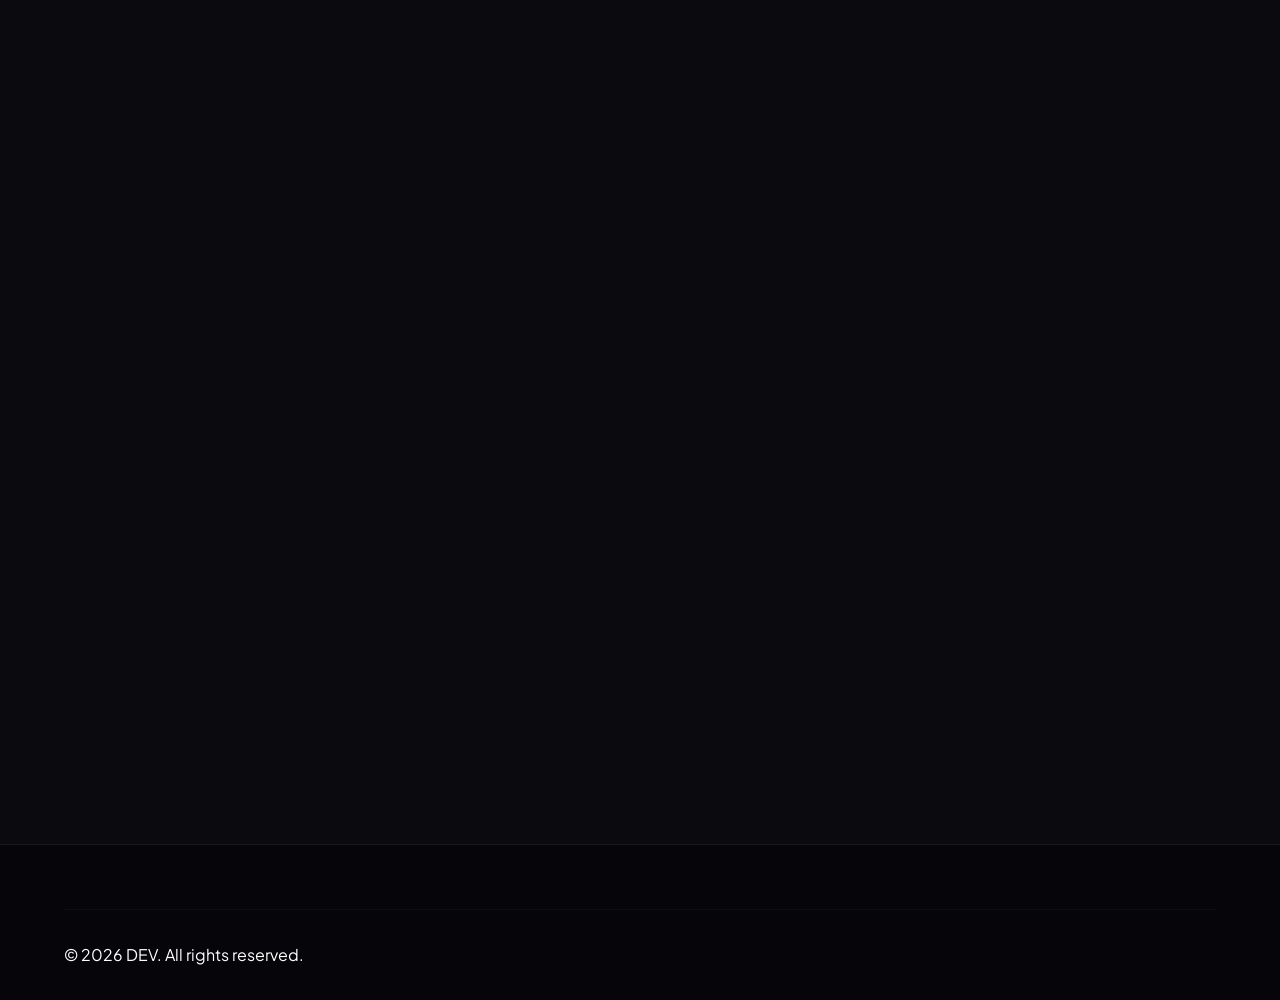
==== commit 33ca8cd5: "Update index.html" ====
--- a/index.html
+++ b/index.html
@@ -1,313 +1,63 @@
 <!DOCTYPE html>
 <html lang="en">
-  <head>
+<head>
     <meta charset="UTF-8">
     <meta name="viewport" content="width=device-width, initial-scale=1.0">
-    <meta name="description" content="DEV. - Professional Web Development & UI/UX Design Agency. We craft beautiful, high-performance web experiences.">
+    <meta name="description" content="DEV. - Professional Web Development & UI/UX Design Agency.">
     <title>Professional Web Development & Design</title>
     <link rel="icon" type="image/x-icon" href="Vetor LS Initial logo template vector do Stock _ Adobe Stock.jpeg">
-    <!-- CSS Stylesheet -->
     <link rel="stylesheet" href="Web.css">
-    
-    <!-- Font Awesome Icons CDN -->
     <link rel="stylesheet" href="https://cdnjs.cloudflare.com/ajax/libs/font-awesome/6.4.0/css/all.min.css">
-  </head>
+</head>
+<body>
 
-  <body>
-    <!-- Background Animated Mesh -->
-    <div class="bg-mesh">
-      <div class="bg-light-1"></div>
-      <div class="bg-light-2"></div>
-    </div>
-
-    <!-- Navigation Header -->
-    <header id="main-header">
-      <nav class="navbar">
-        <a href="#" class="nav-branding">DEV.</a>
-        
-        <ul class="nav-menu">
-          <li><a href="#hero" class="nav-link active">Home</a></li>
-          <li><a href="#services" class="nav-link">Services</a></li>
-          <li><a href="#portfolio" class="nav-link">Portfolio</a></li>
-          <li><a href="#contact" class="nav-link">Contact</a></li>
-          <li><a href="#contact" class="nav-cta">Get Started</a></li>
-        </ul>
-
-        <!-- Hamburger Icon for Mobile -->
-        <button class="hamburger" id="hamburger-btn" aria-label="Toggle navigation menu">
-          <span class="bar"></span>
-          <span class="bar"></span>
-          <span class="bar"></span>
-        </button>
-      </nav>
-    </header>
-
-    <!-- Main Content -->
-    <main>
-      <!-- Hero Section -->
-      <section id="hero">
-        <div class="hero-info reveal">
-          <div class="badge">
-            <span class="badge-dot"></span>
-            Available for new projects
-          </div>
-          <h1 class="hero-title">
-            We Design & Build <br>
-            <span class="gradient-text">Pro Web Solutions</span>
-          </h1>
-          <p class="hero-desc">
-            Transforming concepts into high-end, responsive web architectures. Specializing in pixel-perfect designs, interactive user experiences, and clean code.
-          </p>
-          
-          <div class="cta-group">
-            <a href="#portfolio" class="btn-primary">
-              View Showcase <i class="fa-solid fa-arrow-right"></i>
-            </a>
-            <a href="#contact" class="btn-secondary">
-              Let's Talk
-            </a>
-          </div>
-
-          <!-- Social Channels -->
-          <div class="social-links">
-            <a href="https://discord.gg/SqerGX2g" target="_blank" class="social-icon" aria-label="Discord">
-              <i class="fa-brands fa-discord"></i>
-            </a>
-            <a href="https://www.instagram.com/adam__r.c.a.0.5?igsh=aHZ1bzRjMnF2YnYw" target="_blank" class="social-icon" aria-label="Instagram">
-              <i class="fa-brands fa-instagram"></i>
-            </a>
-            <a href="#" class="social-icon" aria-label="GitHub">
-              <i class="fa-brands fa-github"></i>
-            </a>
-          </div>
-        </div>
-
-        <!-- Floating Glass Code Terminal Mockup -->
-        <div class="hero-visual reveal reveal-delay-2">
-          <div class="hero-glass-card">
-            <div class="card-header">
-              <div class="dots">
-                <span class="dot dot-red"></span>
-                <span class="dot dot-yellow"></span>
-                <span class="dot dot-green"></span>
-              </div>
-              <span class="card-title">developer.js</span>
-            </div>
-            <div class="card-code">
-              <p><span class="code-keyword">const</span> developer = {</p>
-              <p>&nbsp;&nbsp;name: <span class="code-string">'Adam'</span>,</p>
-              <p>&nbsp;&nbsp;role: <span class="code-string">'Creative Frontend Engineer'</span>,</p>
-              <p>&nbsp;&nbsp;specialties: [</p>
-              <p>&nbsp;&nbsp;&nbsp;&nbsp;<span class="code-string">'Interactive UI'</span>,</p>
-              <p>&nbsp;&nbsp;&nbsp;&nbsp;<span class="code-string">'Glassmorphism'</span>,</p>
-              <p>&nbsp;&nbsp;&nbsp;&nbsp;<span class="code-string">'CSS Animations'</span></p>
-              <p>&nbsp;&nbsp;],</p>
-              <p>&nbsp;&nbsp;passionForQuality: <span class="code-fn">true</span>,</p>
-              <p>&nbsp;&nbsp;readyForChallenges: <span class="code-fn">true</span></p>
-              <p>};</p>
-              <br>
-              <p><span class="code-comment">// Output: Ready to elevate your web experience</span></p>
-            </div>
-          </div>
-        </div>
-      </section>
-
-      <!-- Services Section -->
-      <section id="services">
+    <section id="contact">
         <div class="section-header reveal">
-          <span class="section-tag">Services</span>
-          <h2 class="section-title">Elevating Digital Presence</h2>
-        </div>
-
-        <div class="services-grid">
-          <!-- Card 1 -->
-          <div class="service-card reveal reveal-delay-1">
-            <div class="service-icon">
-              <i class="fa-solid fa-code"></i>
-            </div>
-            <h3 class="service-title">Web Development</h3>
-            <p class="service-desc">
-              High-performance, semantic HTML & CSS, and optimized JavaScript engines. Fully responsive, clean layouts tailored to your exact specifications.
-            </p>
-          </div>
-
-          <!-- Card 2 -->
-          <div class="service-card reveal reveal-delay-2">
-            <div class="service-icon">
-              <i class="fa-solid fa-wand-magic-sparkles"></i>
-            </div>
-            <h3 class="service-title">UI/UX Design</h3>
-            <p class="service-desc">
-              Immersive aesthetic structures utilizing modern styles (e.g., glassmorphism, HSL color palettes, glow grids) and premium visual flows.
-            </p>
-          </div>
-
-          <!-- Card 3 -->
-          <div class="service-card reveal reveal-delay-3">
-            <div class="service-icon">
-              <i class="fa-solid fa-mobile-screen-button"></i>
-            </div>
-            <h3 class="service-title">Responsive Apps</h3>
-            <p class="service-desc">
-              Fluid multi-device accessibility. Your application adapts seamlessly to laptops, tablet resolutions, and mobile screens.
-            </p>
-          </div>
-        </div>
-      </section>
-
-      <!-- Portfolio Showcase Section -->
-      <section id="portfolio">
-        <div class="section-header reveal">
-          <span class="section-tag">Showcase</span>
-          <h2 class="section-title">Our Featured Projects</h2>
-        </div>
-
-        <div class="portfolio-grid">
-          <!-- Project 1 -->
-          <div class="portfolio-card reveal reveal-delay-1">
-            <div class="portfolio-img-container">
-              <img src="portfolio_dashboard.png" alt="Admin Telemetry Dashboard" class="portfolio-img">
-              <div class="portfolio-overlay">
-                <a href="#" class="overlay-btn" aria-label="View Details"><i class="fa-solid fa-link"></i></a>
-                <a href="#" class="overlay-btn" aria-label="View Github"><i class="fa-brands fa-github"></i></a>
-              </div>
-            </div>
-            <div class="portfolio-info">
-              <div class="portfolio-tags">
-                <span class="portfolio-tag">Dashboard</span>
-                <span class="portfolio-tag">HTML5 / CSS3</span>
-                <span class="portfolio-tag">Analytics</span>
-              </div>
-              <a href="#" class="portfolio-title">Limit Dashboard Panel</a>
-              <p class="portfolio-desc">
-                An advanced glassmorphic control system featuring high-end radial animations, chart components, and dynamic grid layouts.
-              </p>
-            </div>
-          </div>
-
-          <!-- Project 2 -->
-          <div class="portfolio-card reveal reveal-delay-2">
-            <div class="portfolio-img-container">
-              <img src="portfolio_ecom.png" alt="Creative E-Commerce Platform" class="portfolio-img">
-              <div class="portfolio-overlay">
-                <a href="#" class="overlay-btn" aria-label="View Details"><i class="fa-solid fa-link"></i></a>
-                <a href="#" class="overlay-btn" aria-label="View Github"><i class="fa-brands fa-github"></i></a>
-              </div>
-            </div>
-            <div class="portfolio-info">
-              <div class="portfolio-tags">
-                <span class="portfolio-tag">E-Commerce</span>
-                <span class="portfolio-tag">JavaScript</span>
-                <span class="portfolio-tag">Aesthetics</span>
-              </div>
-              <a href="#" class="portfolio-title">Hyperion Digital Shop</a>
-              <p class="portfolio-desc">
-                A gorgeous store interface leveraging micro-interactions, responsive flex boxes, and integrated checkout aesthetics.
-              </p>
-            </div>
-          </div>
-        </div>
-      </section>
-
-      <!-- Contact Section -->
-      <section id="contact">
-        <div class="section-header reveal">
-          <span class="section-tag">Let's Connect</span>
-          <h2 class="section-title">Start a Conversation</h2>
+            <span class="section-tag">Let's Connect</span>
+            <h2 class="section-title">Start a Conversation</h2>
         </div>
 
         <div class="contact-container reveal">
-          <!-- Info Details -->
-          <div class="contact-info">
-            <div>
-              <h3>Have a project in mind?</h3>
-              <p style="color: var(--text-secondary); margin-top: 0.5rem;">
-                Drop us a line and let's explore how we can turn your ideas into a pixel-perfect reality.
-              </p>
-              
-              <div class="contact-details">
-                <div class="contact-item">
-                  <div class="contact-icon"><i class="fa-solid fa-envelope"></i></div>
-                  <div class="contact-text">
-                    <h4>Email</h4>
-                    <p>hello@limitdev.com</p>
-                  </div>
+            <div class="contact-info">
+                <h3>Have a project in mind?</h3>
+                <p>Drop us a line and let's explore how we can turn your ideas into a pixel-perfect reality.</p>
+                <div class="contact-details">
+                    <div class="contact-item">
+                        <div class="contact-icon"><i class="fa-solid fa-envelope"></i></div>
+                        <div class="contact-text">
+                            <h4>Email</h4>
+                            <p>hello@limitdev.com</p>
+                        </div>
+                    </div>
                 </div>
-                <div class="contact-item">
-                  <div class="contact-icon"><i class="fa-brands fa-discord"></i></div>
-                  <div class="contact-text">
-                    <h4>Discord Server</h4>
-                    <p>Limit Dev Community</p>
-                  </div>
+            </div>
+
+            <form class="contact-form" id="project-contact-form">
+                <div class="form-group">
+                    <label for="name">Your Name</label>
+                    <input type="text" id="name" name="name" class="form-input" placeholder="e.g. John Doe" required>
                 </div>
-                <div class="contact-item">
-                  <div class="contact-icon"><i class="fa-solid fa-location-dot"></i></div>
-                  <div class="contact-text">
-                    <h4>Location</h4>
-                    <p>Global / Remote</p>
-                  </div>
+                <div class="form-group">
+                    <label for="email">Your Email</label>
+                    <input type="email" id="email" name="email" class="form-input" placeholder="e.g. john@example.com" required>
                 </div>
-              </div>
-            </div>
-            
-            <div class="social-links">
-              <a href="https://discord.gg/SqerGX2g" target="_blank" class="social-icon" aria-label="Discord">
-                <i class="fa-brands fa-discord"></i>
-              </a>
-              <a href="https://www.instagram.com/adam__r.c.a.0.5?igsh=aHZ1bzRjMnF2YnYw" target="_blank" class="social-icon" aria-label="Instagram">
-                <i class="fa-brands fa-instagram"></i>
-              </a>
-            </div>
-          </div>
+                <div class="form-group">
+                    <label for="message">Message</label>
+                    <textarea id="message" name="message" class="form-input" placeholder="Describe your web project requirements..." required></textarea>
+                </div>
+                <button type="submit" class="btn-submit">
+                    Send Message <i class="fa-solid fa-paper-plane"></i>
+                </button>
+            </form>
+        </div>
+    </section>
 
-          <!-- Contact Form -->
-          <form class="contact-form" id="project-contact-form" onsubmit="event.preventDefault();">
-            <div class="form-group">
-              <label for="name">Your Name</label>
-              <input type="text" id="name" class="form-input" placeholder="e.g. John Doe" required>
-            </div>
-            <div class="form-group">
-              <label for="email">Your Email</label>
-              <input type="email" id="email" class="form-input" placeholder="e.g. john@example.com" required>
-            </div>
-            <div class="form-group">
-              <label for="message">Message</label>
-              <textarea id="message" class="form-input" placeholder="Describe your web project requirements..." required></textarea>
-            </div>
-            <button type="submit" class="btn-submit">
-              Send Message <i class="fa-solid fa-paper-plane"></i>
-            </button>
-          </form>
+    <footer>
+        <div class="footer-bottom">
+            <p>&copy; 2026 DEV. All rights reserved.</p>
         </div>
-      </section>
-    </main>
+    </footer>
 
-    <!-- Footer -->
-    <footer>
-      <div class="footer-content">
-        <div class="footer-brand">
-          <a href="#" class="footer-logo">DEV.</a>
-          <p class="footer-tagline">Architecting modern, interactive web interfaces.</p>
-        </div>
-        <ul class="footer-links">
-          <li><a href="#hero">Home</a></li>
-          <li><a href="#services">Services</a></li>
-          <li><a href="#portfolio">Portfolio</a></li>
-          <li><a href="#contact">Contact</a></li>
-        </ul>
-      </div>
-
-      <div class="footer-bottom">
-        <p class="footer-copy">&copy; 2026 DEV. All rights reserved.</p>
-        <p class="footer-copy">Powered by Adam</p>
-      </div>
-    </footer>
-    <input type="text" name="name" placeholder="Name" required>
-    <input type="email" name="email" placeholder="Email" required>
-    <textarea name="message" placeholder="Message"></textarea>
-    <button type="submit" class="btn-submit">Send Message</button>
-
-    <!-- JavaScript File -->
     <script src="active.js"></script>
-  </body>
+</body>
 </html>
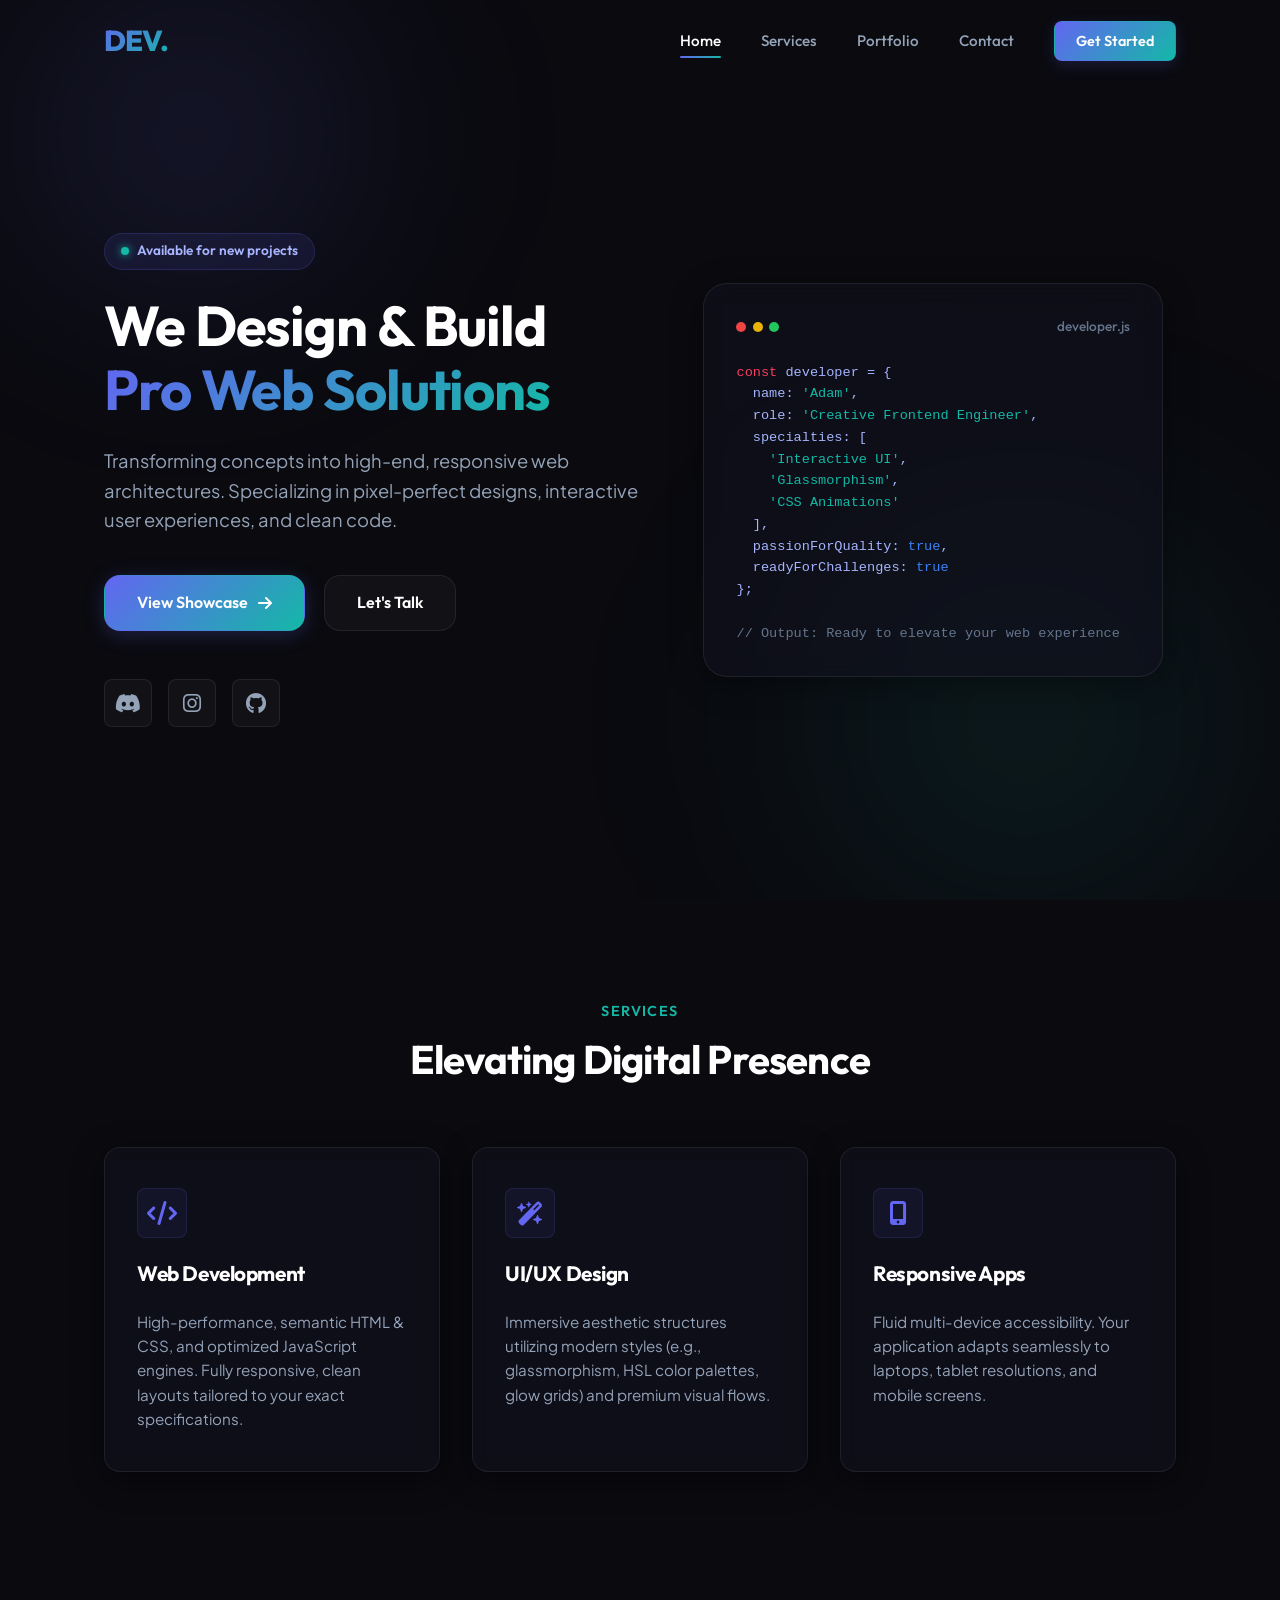
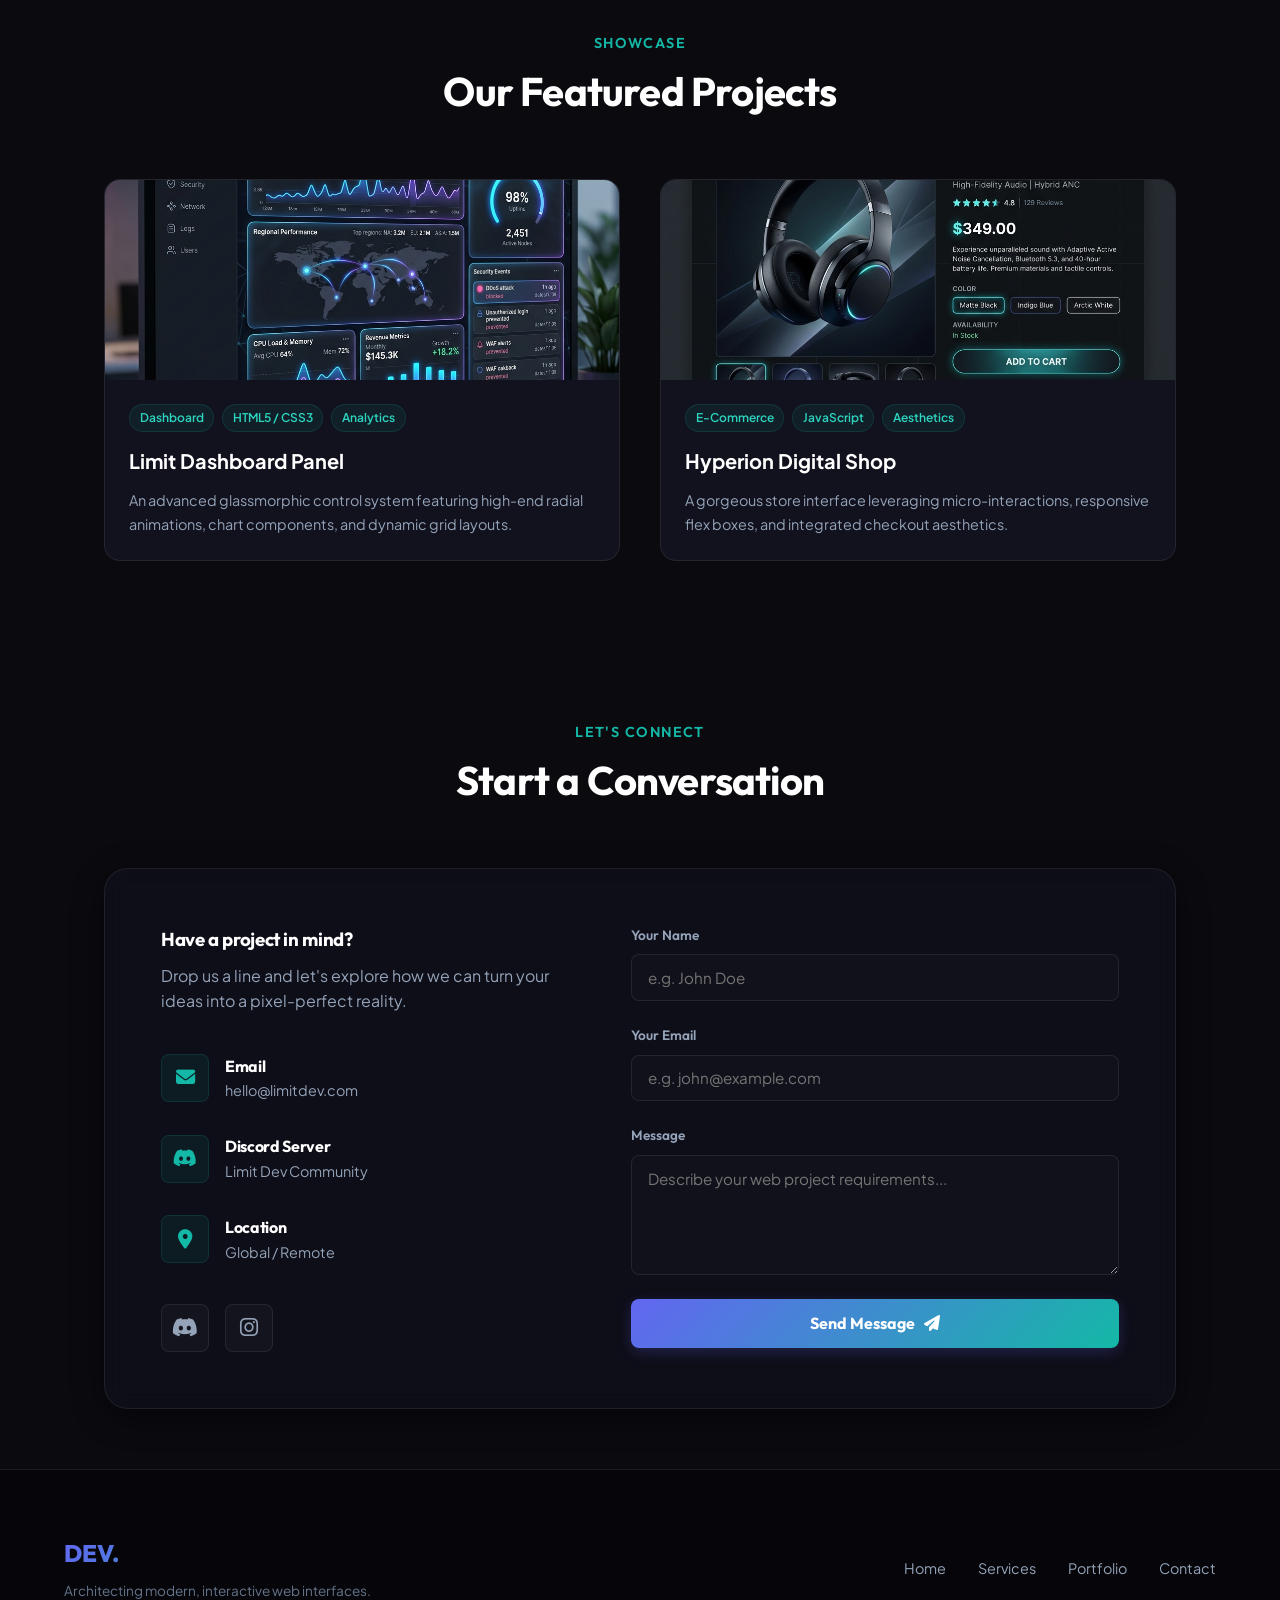
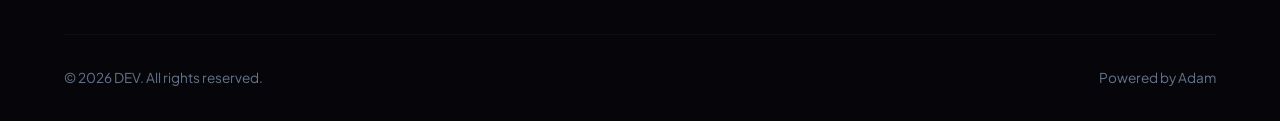
==== commit 17b3ee2d: "Update index.html" ====
--- a/index.html
+++ b/index.html
@@ -1,63 +1,252 @@
 <!DOCTYPE html>
 <html lang="en">
-<head>
+  <head>
     <meta charset="UTF-8">
     <meta name="viewport" content="width=device-width, initial-scale=1.0">
-    <meta name="description" content="DEV. - Professional Web Development & UI/UX Design Agency.">
+    <meta name="description" content="DEV. - Professional Web Development & UI/UX Design Agency. We craft beautiful, high-performance web experiences.">
     <title>Professional Web Development & Design</title>
     <link rel="icon" type="image/x-icon" href="Vetor LS Initial logo template vector do Stock _ Adobe Stock.jpeg">
     <link rel="stylesheet" href="Web.css">
     <link rel="stylesheet" href="https://cdnjs.cloudflare.com/ajax/libs/font-awesome/6.4.0/css/all.min.css">
-</head>
-<body>
-
-    <section id="contact">
+  </head>
+
+  <body>
+    <div class="bg-mesh">
+      <div class="bg-light-1"></div>
+      <div class="bg-light-2"></div>
+    </div>
+
+    <header id="main-header">
+      <nav class="navbar">
+        <a href="#" class="nav-branding">DEV.</a>
+        <ul class="nav-menu">
+          <li><a href="#hero" class="nav-link active">Home</a></li>
+          <li><a href="#services" class="nav-link">Services</a></li>
+          <li><a href="#portfolio" class="nav-link">Portfolio</a></li>
+          <li><a href="#contact" class="nav-link">Contact</a></li>
+          <li><a href="#contact" class="nav-cta">Get Started</a></li>
+        </ul>
+        <button class="hamburger" id="hamburger-btn" aria-label="Toggle navigation menu">
+          <span class="bar"></span>
+          <span class="bar"></span>
+          <span class="bar"></span>
+        </button>
+      </nav>
+    </header>
+
+    <main>
+      <section id="hero">
+        <div class="hero-info reveal">
+          <div class="badge">
+            <span class="badge-dot"></span>
+            Available for new projects
+          </div>
+          <h1 class="hero-title">
+            We Design & Build <br>
+            <span class="gradient-text">Pro Web Solutions</span>
+          </h1>
+          <p class="hero-desc">
+            Transforming concepts into high-end, responsive web architectures. Specializing in pixel-perfect designs, interactive user experiences, and clean code.
+          </p>
+          <div class="cta-group">
+            <a href="#portfolio" class="btn-primary">
+              View Showcase <i class="fa-solid fa-arrow-right"></i>
+            </a>
+            <a href="#contact" class="btn-secondary">
+              Let's Talk
+            </a>
+          </div>
+          <div class="social-links">
+            <a href="https://discord.gg/SqerGX2g" target="_blank" class="social-icon" aria-label="Discord">
+              <i class="fa-brands fa-discord"></i>
+            </a>
+            <a href="https://www.instagram.com/adam__r.c.a.0.5?igsh=aHZ1bzRjMnF2YnYw" target="_blank" class="social-icon" aria-label="Instagram">
+              <i class="fa-brands fa-instagram"></i>
+            </a>
+            <a href="#" class="social-icon" aria-label="GitHub">
+              <i class="fa-brands fa-github"></i>
+            </a>
+          </div>
+        </div>
+
+        <div class="hero-visual reveal reveal-delay-2">
+          <div class="hero-glass-card">
+            <div class="card-header">
+              <div class="dots">
+                <span class="dot dot-red"></span>
+                <span class="dot dot-yellow"></span>
+                <span class="dot dot-green"></span>
+              </div>
+              <span class="card-title">developer.js</span>
+            </div>
+            <div class="card-code">
+              <p><span class="code-keyword">const</span> developer = {</p>
+              <p>&nbsp;&nbsp;name: <span class="code-string">'Adam'</span>,</p>
+              <p>&nbsp;&nbsp;role: <span class="code-string">'Creative Frontend Engineer'</span>,</p>
+              <p>&nbsp;&nbsp;specialties: [</p>
+              <p>&nbsp;&nbsp;&nbsp;&nbsp;<span class="code-string">'Interactive UI'</span>,</p>
+              <p>&nbsp;&nbsp;&nbsp;&nbsp;<span class="code-string">'Glassmorphism'</span>,</p>
+              <p>&nbsp;&nbsp;&nbsp;&nbsp;<span class="code-string">'CSS Animations'</span></p>
+              <p>&nbsp;&nbsp;],</p>
+              <p>&nbsp;&nbsp;passionForQuality: <span class="code-fn">true</span>,</p>
+              <p>&nbsp;&nbsp;readyForChallenges: <span class="code-fn">true</span></p>
+              <p>};</p>
+              <br>
+              <p><span class="code-comment">// Output: Ready to elevate your web experience</span></p>
+            </div>
+          </div>
+        </div>
+      </section>
+
+      <section id="services">
         <div class="section-header reveal">
-            <span class="section-tag">Let's Connect</span>
-            <h2 class="section-title">Start a Conversation</h2>
-        </div>
-
+          <span class="section-tag">Services</span>
+          <h2 class="section-title">Elevating Digital Presence</h2>
+        </div>
+        <div class="services-grid">
+          <div class="service-card reveal reveal-delay-1">
+            <div class="service-icon"><i class="fa-solid fa-code"></i></div>
+            <h3 class="service-title">Web Development</h3>
+            <p class="service-desc">High-performance, semantic HTML & CSS, and optimized JavaScript engines. Fully responsive, clean layouts tailored to your exact specifications.</p>
+          </div>
+          <div class="service-card reveal reveal-delay-2">
+            <div class="service-icon"><i class="fa-solid fa-wand-magic-sparkles"></i></div>
+            <h3 class="service-title">UI/UX Design</h3>
+            <p class="service-desc">Immersive aesthetic structures utilizing modern styles (e.g., glassmorphism, HSL color palettes, glow grids) and premium visual flows.</p>
+          </div>
+          <div class="service-card reveal reveal-delay-3">
+            <div class="service-icon"><i class="fa-solid fa-mobile-screen-button"></i></div>
+            <h3 class="service-title">Responsive Apps</h3>
+            <p class="service-desc">Fluid multi-device accessibility. Your application adapts seamlessly to laptops, tablet resolutions, and mobile screens.</p>
+          </div>
+        </div>
+      </section>
+
+      <section id="portfolio">
+        <div class="section-header reveal">
+          <span class="section-tag">Showcase</span>
+          <h2 class="section-title">Our Featured Projects</h2>
+        </div>
+        <div class="portfolio-grid">
+          <div class="portfolio-card reveal reveal-delay-1">
+            <div class="portfolio-img-container">
+              <img src="portfolio_dashboard.png" alt="Admin Telemetry Dashboard" class="portfolio-img">
+              <div class="portfolio-overlay">
+                <a href="#" class="overlay-btn" aria-label="View Details"><i class="fa-solid fa-link"></i></a>
+                <a href="#" class="overlay-btn" aria-label="View Github"><i class="fa-brands fa-github"></i></a>
+              </div>
+            </div>
+            <div class="portfolio-info">
+              <div class="portfolio-tags">
+                <span class="portfolio-tag">Dashboard</span>
+                <span class="portfolio-tag">HTML5 / CSS3</span>
+                <span class="portfolio-tag">Analytics</span>
+              </div>
+              <a href="#" class="portfolio-title">Limit Dashboard Panel</a>
+              <p class="portfolio-desc">An advanced glassmorphic control system featuring high-end radial animations, chart components, and dynamic grid layouts.</p>
+            </div>
+          </div>
+          <div class="portfolio-card reveal reveal-delay-2">
+            <div class="portfolio-img-container">
+              <img src="portfolio_ecom.png" alt="Creative E-Commerce Platform" class="portfolio-img">
+              <div class="portfolio-overlay">
+                <a href="#" class="overlay-btn" aria-label="View Details"><i class="fa-solid fa-link"></i></a>
+                <a href="#" class="overlay-btn" aria-label="View Github"><i class="fa-brands fa-github"></i></a>
+              </div>
+            </div>
+            <div class="portfolio-info">
+              <div class="portfolio-tags">
+                <span class="portfolio-tag">E-Commerce</span>
+                <span class="portfolio-tag">JavaScript</span>
+                <span class="portfolio-tag">Aesthetics</span>
+              </div>
+              <a href="#" class="portfolio-title">Hyperion Digital Shop</a>
+              <p class="portfolio-desc">A gorgeous store interface leveraging micro-interactions, responsive flex boxes, and integrated checkout aesthetics.</p>
+            </div>
+          </div>
+        </div>
+      </section>
+
+      <section id="contact">
+        <div class="section-header reveal">
+          <span class="section-tag">Let's Connect</span>
+          <h2 class="section-title">Start a Conversation</h2>
+        </div>
         <div class="contact-container reveal">
-            <div class="contact-info">
-                <h3>Have a project in mind?</h3>
-                <p>Drop us a line and let's explore how we can turn your ideas into a pixel-perfect reality.</p>
-                <div class="contact-details">
-                    <div class="contact-item">
-                        <div class="contact-icon"><i class="fa-solid fa-envelope"></i></div>
-                        <div class="contact-text">
-                            <h4>Email</h4>
-                            <p>hello@limitdev.com</p>
-                        </div>
-                    </div>
+          <div class="contact-info">
+            <div>
+              <h3>Have a project in mind?</h3>
+              <p style="color: var(--text-secondary); margin-top: 0.5rem;">Drop us a line and let's explore how we can turn your ideas into a pixel-perfect reality.</p>
+              <div class="contact-details">
+                <div class="contact-item">
+                  <div class="contact-icon"><i class="fa-solid fa-envelope"></i></div>
+                  <div class="contact-text">
+                    <h4>Email</h4>
+                    <p>hello@limitdev.com</p>
+                  </div>
                 </div>
-            </div>
-
-            <form class="contact-form" id="project-contact-form">
-                <div class="form-group">
-                    <label for="name">Your Name</label>
-                    <input type="text" id="name" name="name" class="form-input" placeholder="e.g. John Doe" required>
+                <div class="contact-item">
+                  <div class="contact-icon"><i class="fa-brands fa-discord"></i></div>
+                  <div class="contact-text">
+                    <h4>Discord Server</h4>
+                    <p>Limit Dev Community</p>
+                  </div>
                 </div>
-                <div class="form-group">
-                    <label for="email">Your Email</label>
-                    <input type="email" id="email" name="email" class="form-input" placeholder="e.g. john@example.com" required>
+                <div class="contact-item">
+                  <div class="contact-icon"><i class="fa-solid fa-location-dot"></i></div>
+                  <div class="contact-text">
+                    <h4>Location</h4>
+                    <p>Global / Remote</p>
+                  </div>
                 </div>
-                <div class="form-group">
-                    <label for="message">Message</label>
-                    <textarea id="message" name="message" class="form-input" placeholder="Describe your web project requirements..." required></textarea>
-                </div>
-                <button type="submit" class="btn-submit">
-                    Send Message <i class="fa-solid fa-paper-plane"></i>
-                </button>
-            </form>
-        </div>
-    </section>
+              </div>
+            </div>
+            <div class="social-links">
+              <a href="https://discord.gg/SqerGX2g" target="_blank" class="social-icon" aria-label="Discord"><i class="fa-brands fa-discord"></i></a>
+              <a href="https://www.instagram.com/adam__r.c.a.0.5?igsh=aHZ1bzRjMnF2YnYw" target="_blank" class="social-icon" aria-label="Instagram"><i class="fa-brands fa-instagram"></i></a>
+            </div>
+          </div>
+
+          <form class="contact-form" id="project-contact-form">
+            <div class="form-group">
+              <label for="name">Your Name</label>
+              <input type="text" id="name" name="name" class="form-input" placeholder="e.g. John Doe" required>
+            </div>
+            <div class="form-group">
+              <label for="email">Your Email</label>
+              <input type="email" id="email" name="email" class="form-input" placeholder="e.g. john@example.com" required>
+            </div>
+            <div class="form-group">
+              <label for="message">Message</label>
+              <textarea id="message" name="message" class="form-input" placeholder="Describe your web project requirements..." required></textarea>
+            </div>
+            <button type="submit" class="btn-submit">
+              Send Message <i class="fa-solid fa-paper-plane"></i>
+            </button>
+          </form>
+        </div>
+      </section>
+    </main>
 
     <footer>
-        <div class="footer-bottom">
-            <p>&copy; 2026 DEV. All rights reserved.</p>
-        </div>
+      <div class="footer-content">
+        <div class="footer-brand">
+          <a href="#" class="footer-logo">DEV.</a>
+          <p class="footer-tagline">Architecting modern, interactive web interfaces.</p>
+        </div>
+        <ul class="footer-links">
+          <li><a href="#hero">Home</a></li>
+          <li><a href="#services">Services</a></li>
+          <li><a href="#portfolio">Portfolio</a></li>
+          <li><a href="#contact">Contact</a></li>
+        </ul>
+      </div>
+      <div class="footer-bottom">
+        <p class="footer-copy">&copy; 2026 DEV. All rights reserved.</p>
+        <p class="footer-copy">Powered by Adam</p>
+      </div>
     </footer>
 
     <script src="active.js"></script>
-</body>
+  </body>
 </html>
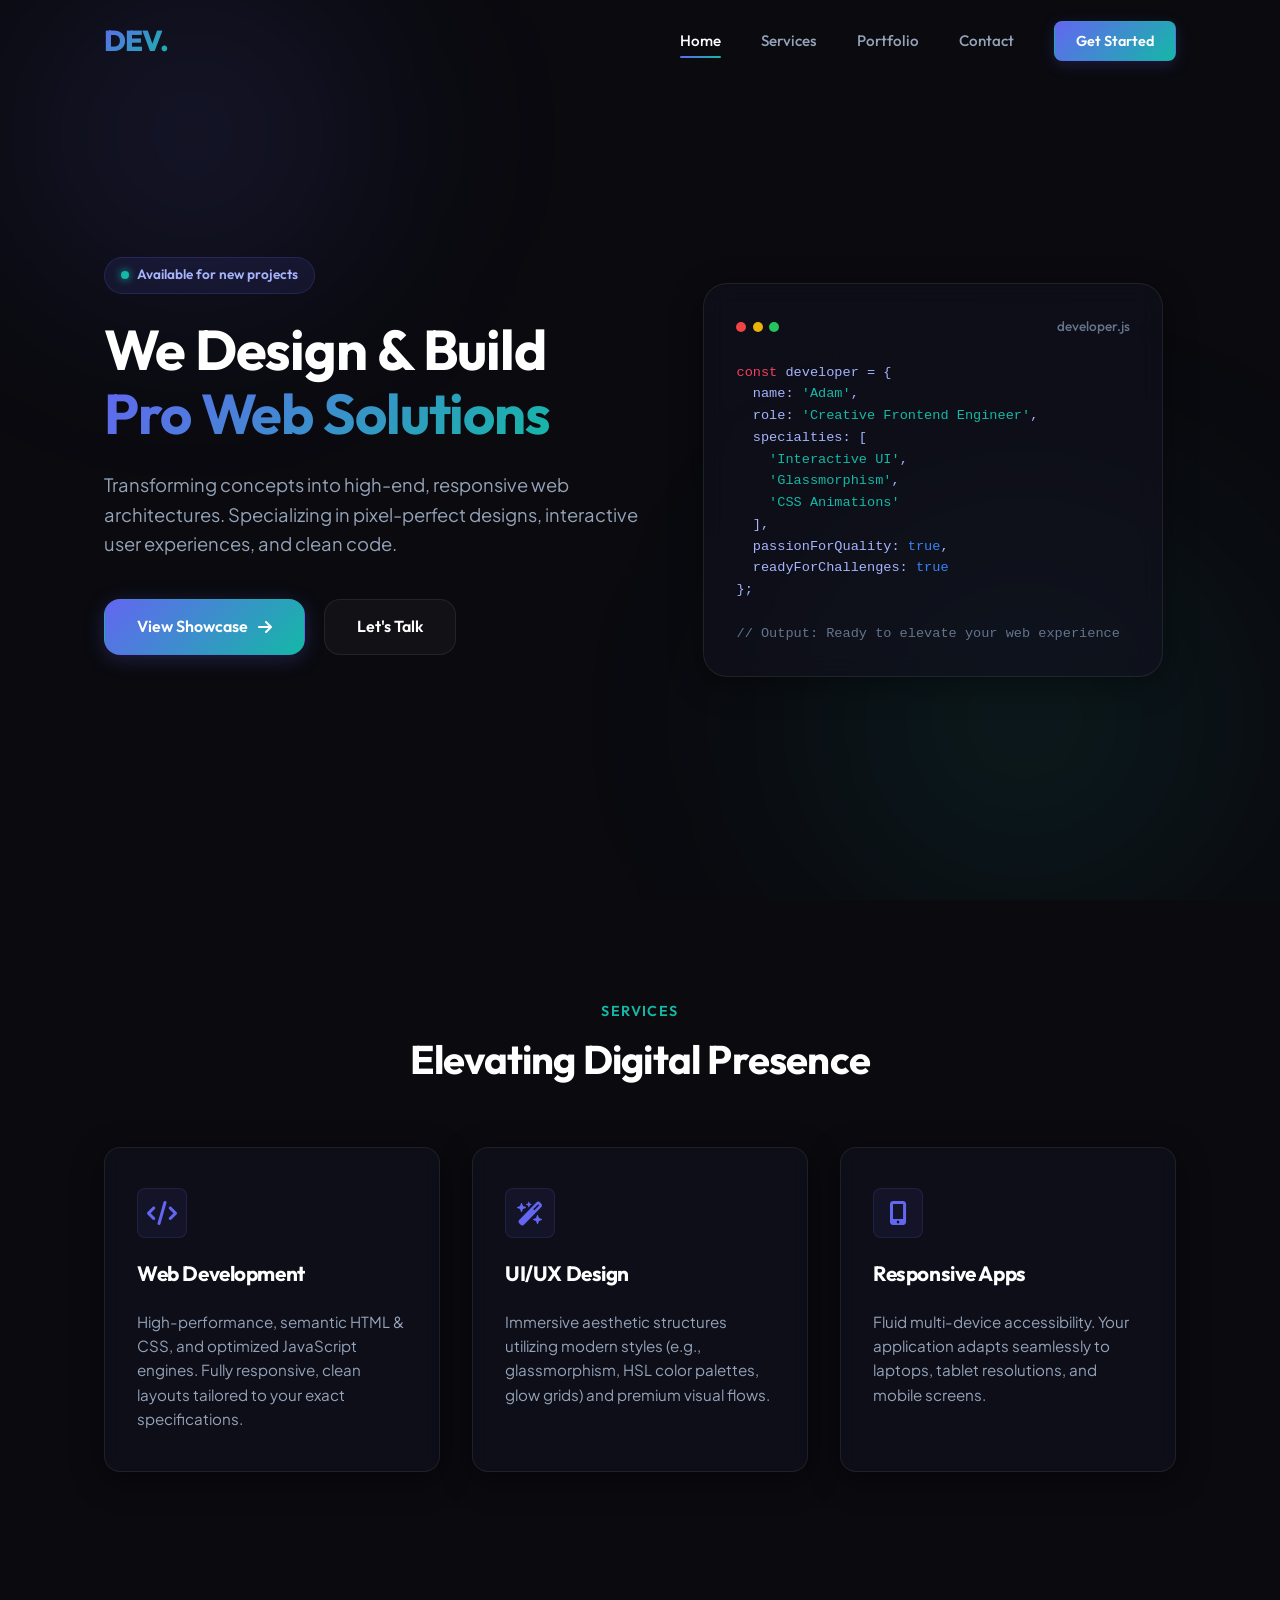
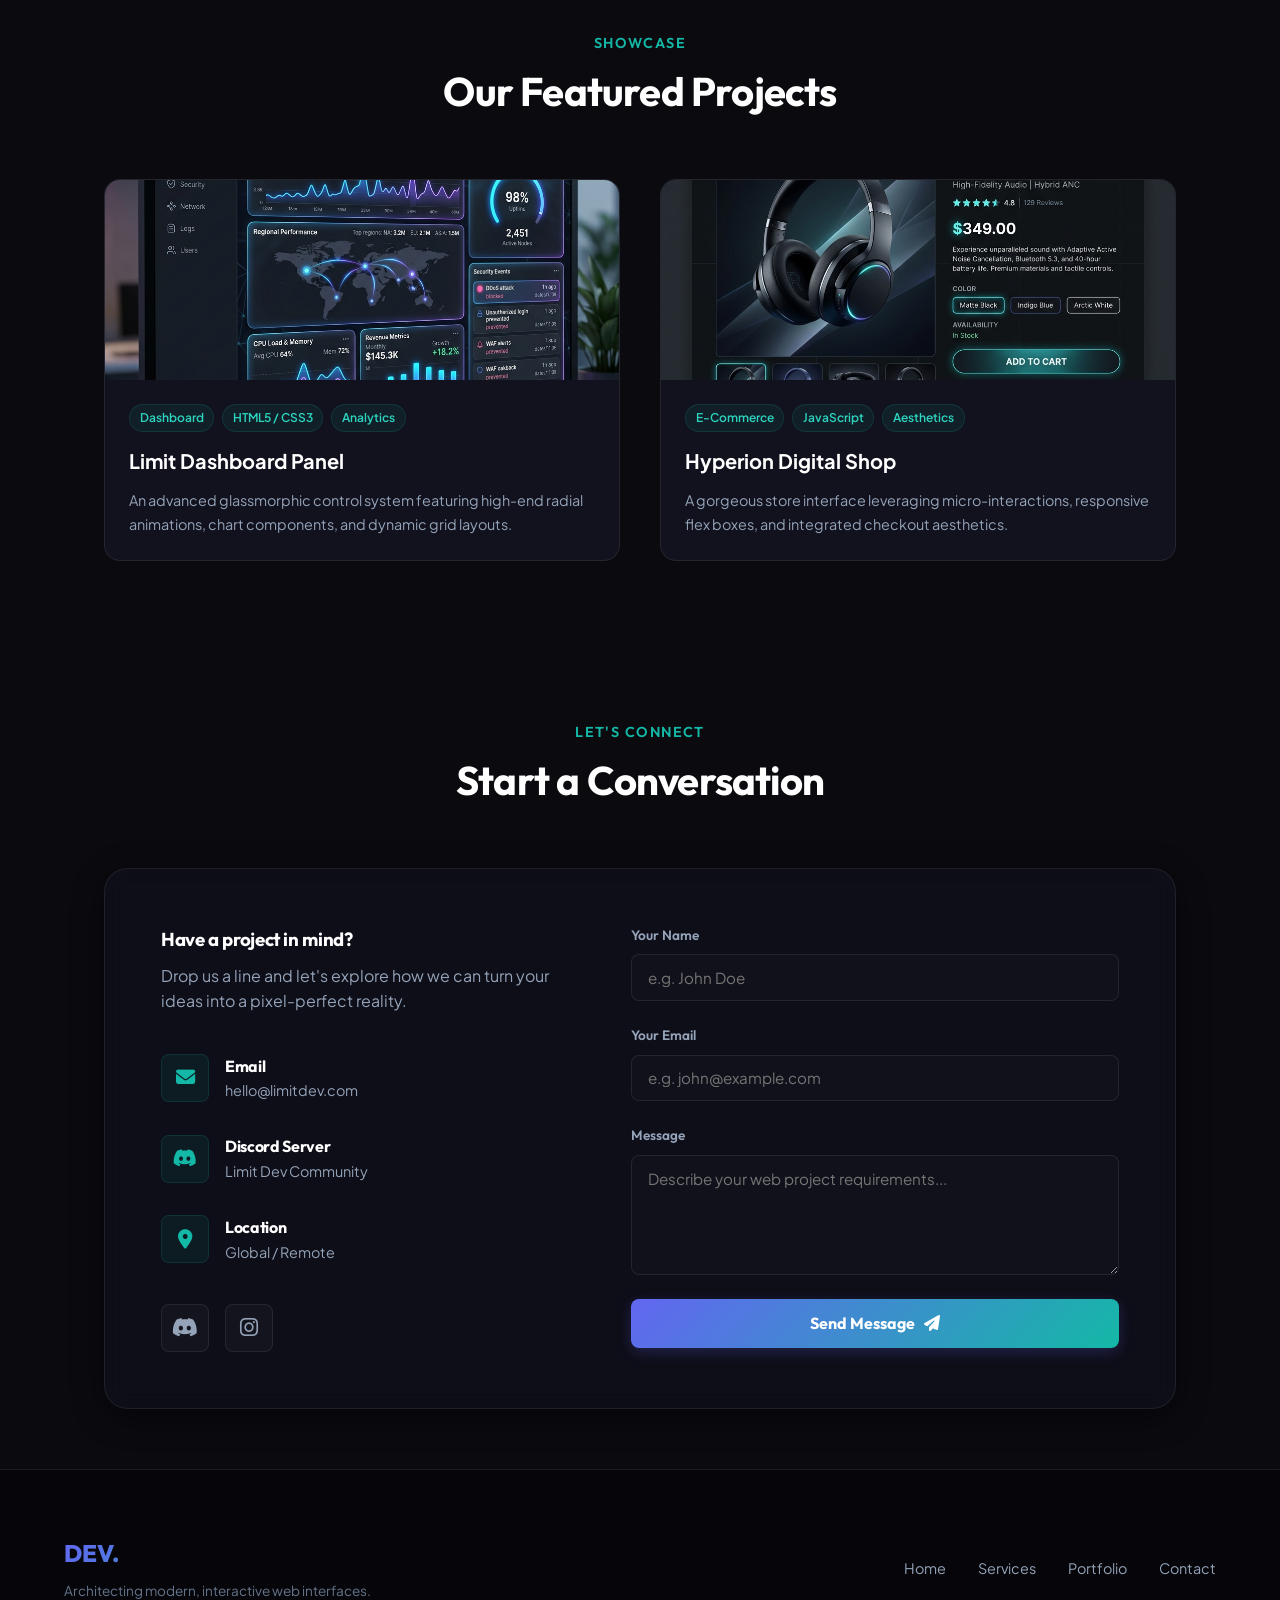
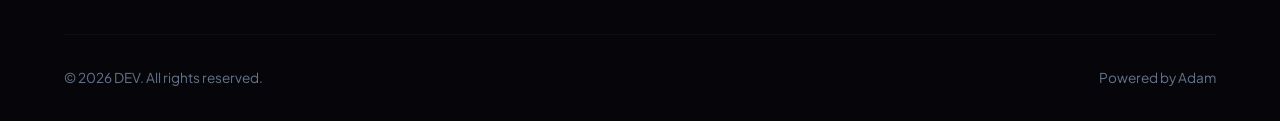
==== commit 49e5d674: "Update index.html" ====
--- a/index.html
+++ b/index.html
@@ -54,17 +54,6 @@
             </a>
             <a href="#contact" class="btn-secondary">
               Let's Talk
-            </a>
-          </div>
-          <div class="social-links">
-            <a href="https://discord.gg/SqerGX2g" target="_blank" class="social-icon" aria-label="Discord">
-              <i class="fa-brands fa-discord"></i>
-            </a>
-            <a href="https://www.instagram.com/adam__r.c.a.0.5?igsh=aHZ1bzRjMnF2YnYw" target="_blank" class="social-icon" aria-label="Instagram">
-              <i class="fa-brands fa-instagram"></i>
-            </a>
-            <a href="#" class="social-icon" aria-label="GitHub">
-              <i class="fa-brands fa-github"></i>
             </a>
           </div>
         </div>
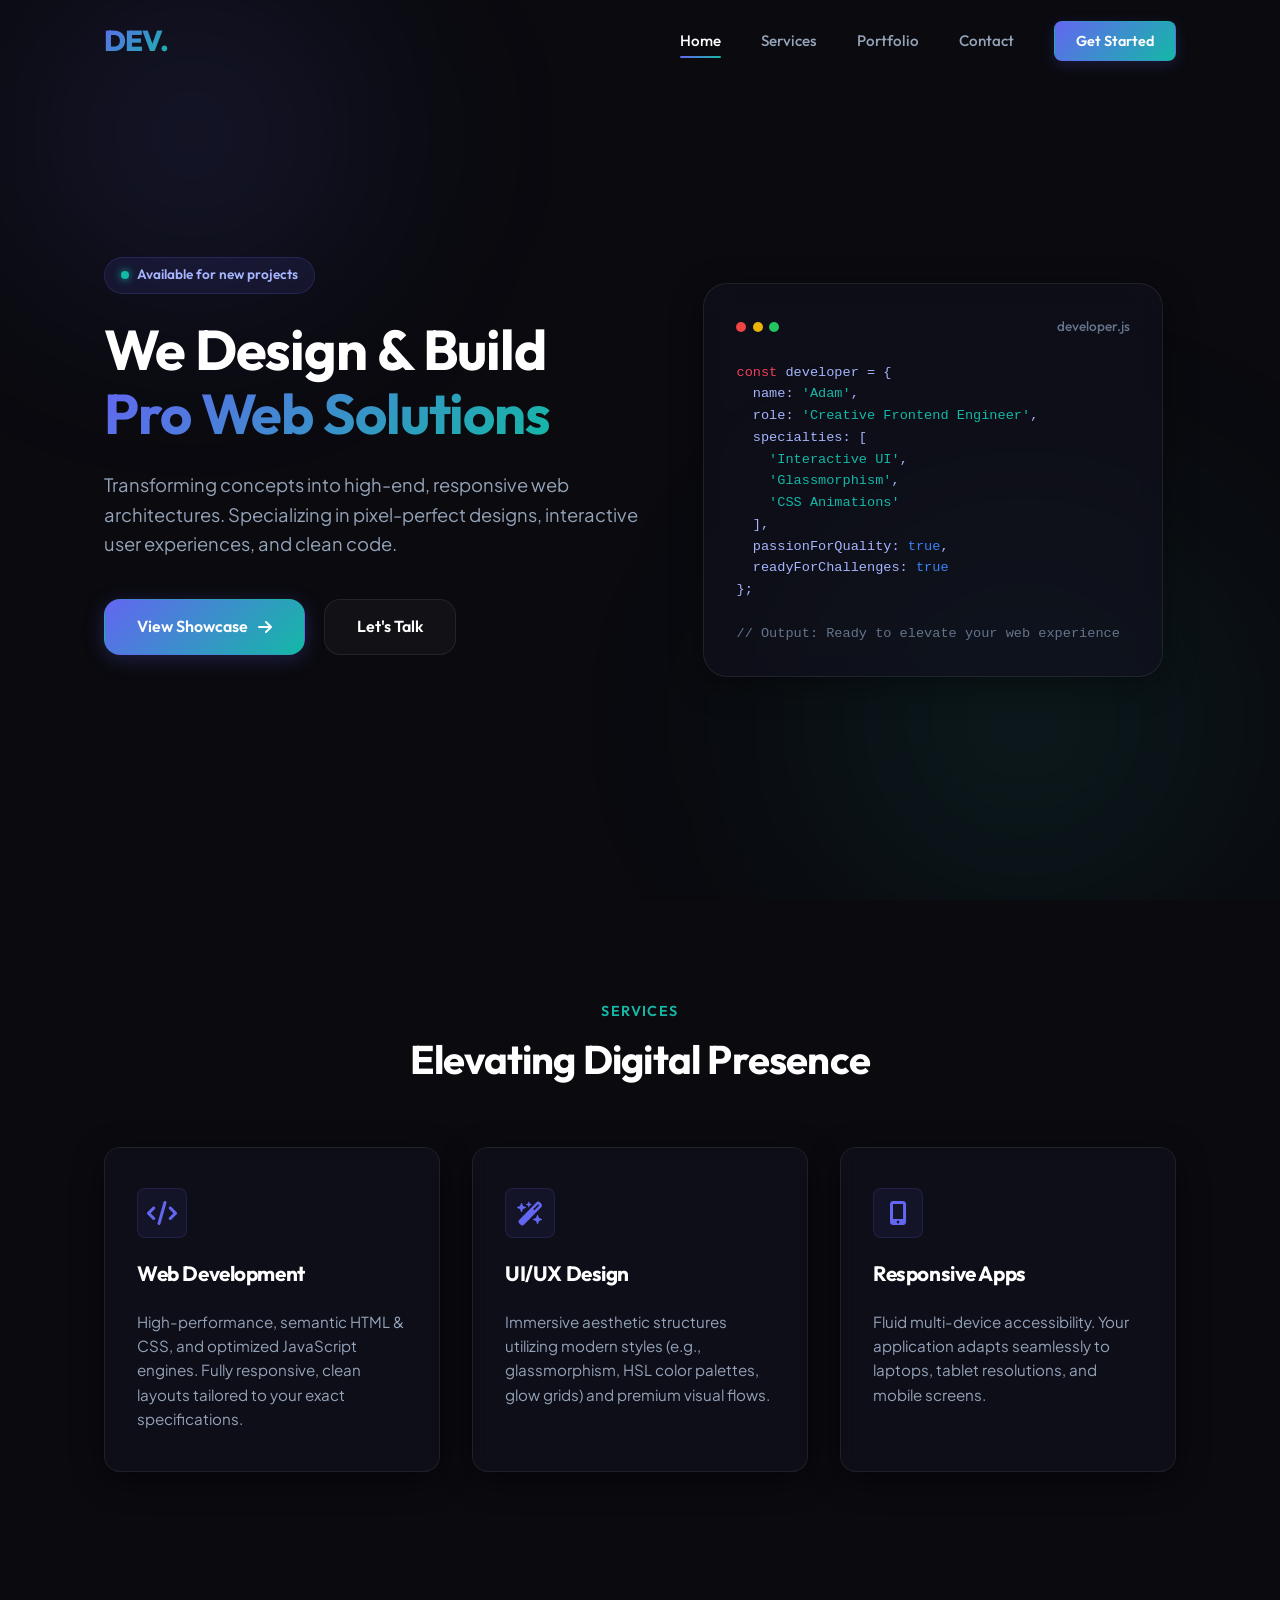
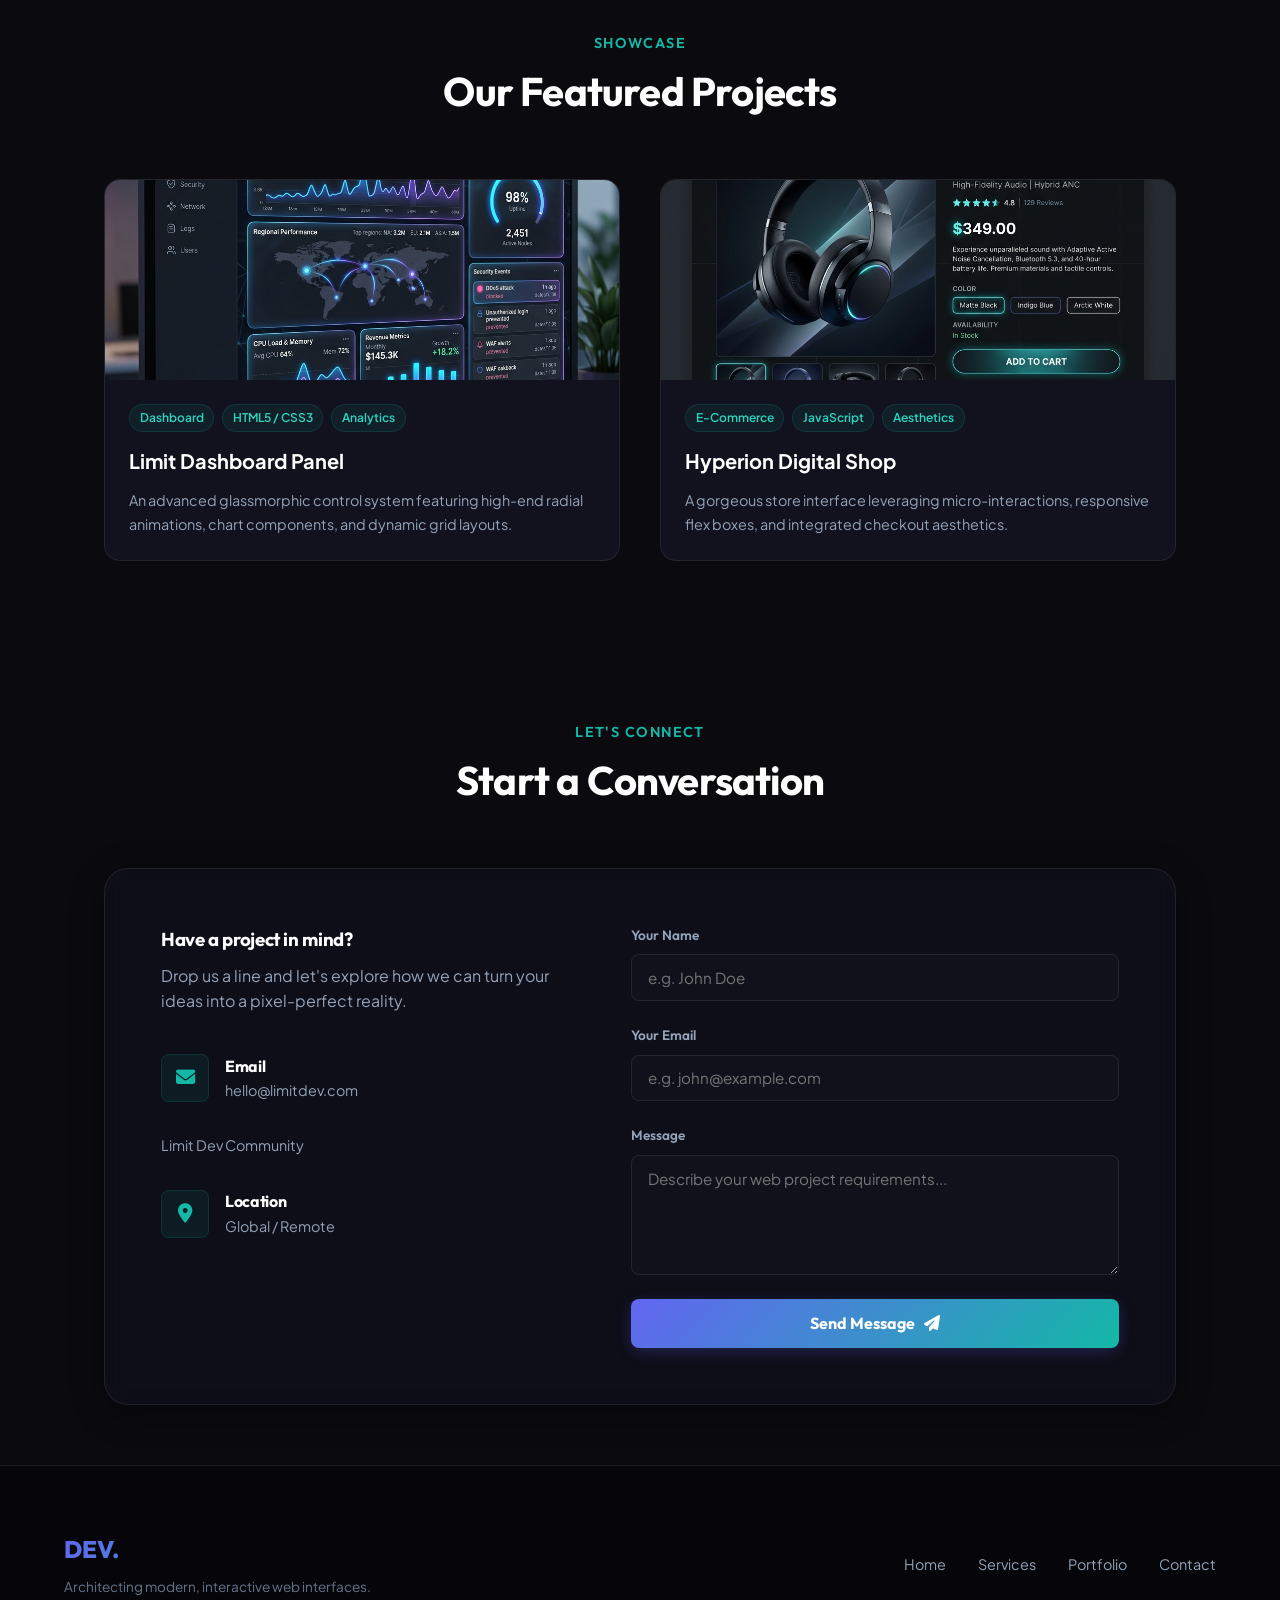
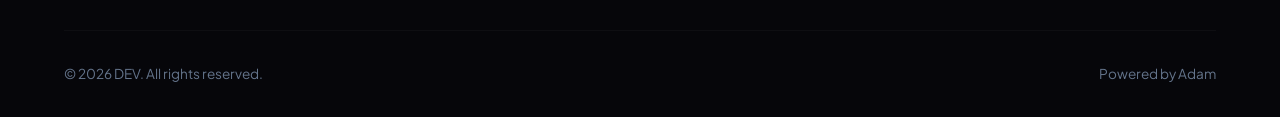
==== commit 0f285f73: "Update index.html" ====
--- a/index.html
+++ b/index.html
@@ -65,7 +65,7 @@
                 <span class="dot dot-red"></span>
                 <span class="dot dot-yellow"></span>
                 <span class="dot dot-green"></span>
-              </div>
+              </div>    
               <span class="card-title">developer.js</span>
             </div>
             <div class="card-code">
@@ -175,9 +175,7 @@
                   </div>
                 </div>
                 <div class="contact-item">
-                  <div class="contact-icon"><i class="fa-brands fa-discord"></i></div>
                   <div class="contact-text">
-                    <h4>Discord Server</h4>
                     <p>Limit Dev Community</p>
                   </div>
                 </div>
@@ -189,10 +187,6 @@
                   </div>
                 </div>
               </div>
-            </div>
-            <div class="social-links">
-              <a href="https://discord.gg/SqerGX2g" target="_blank" class="social-icon" aria-label="Discord"><i class="fa-brands fa-discord"></i></a>
-              <a href="https://www.instagram.com/adam__r.c.a.0.5?igsh=aHZ1bzRjMnF2YnYw" target="_blank" class="social-icon" aria-label="Instagram"><i class="fa-brands fa-instagram"></i></a>
             </div>
           </div>
 
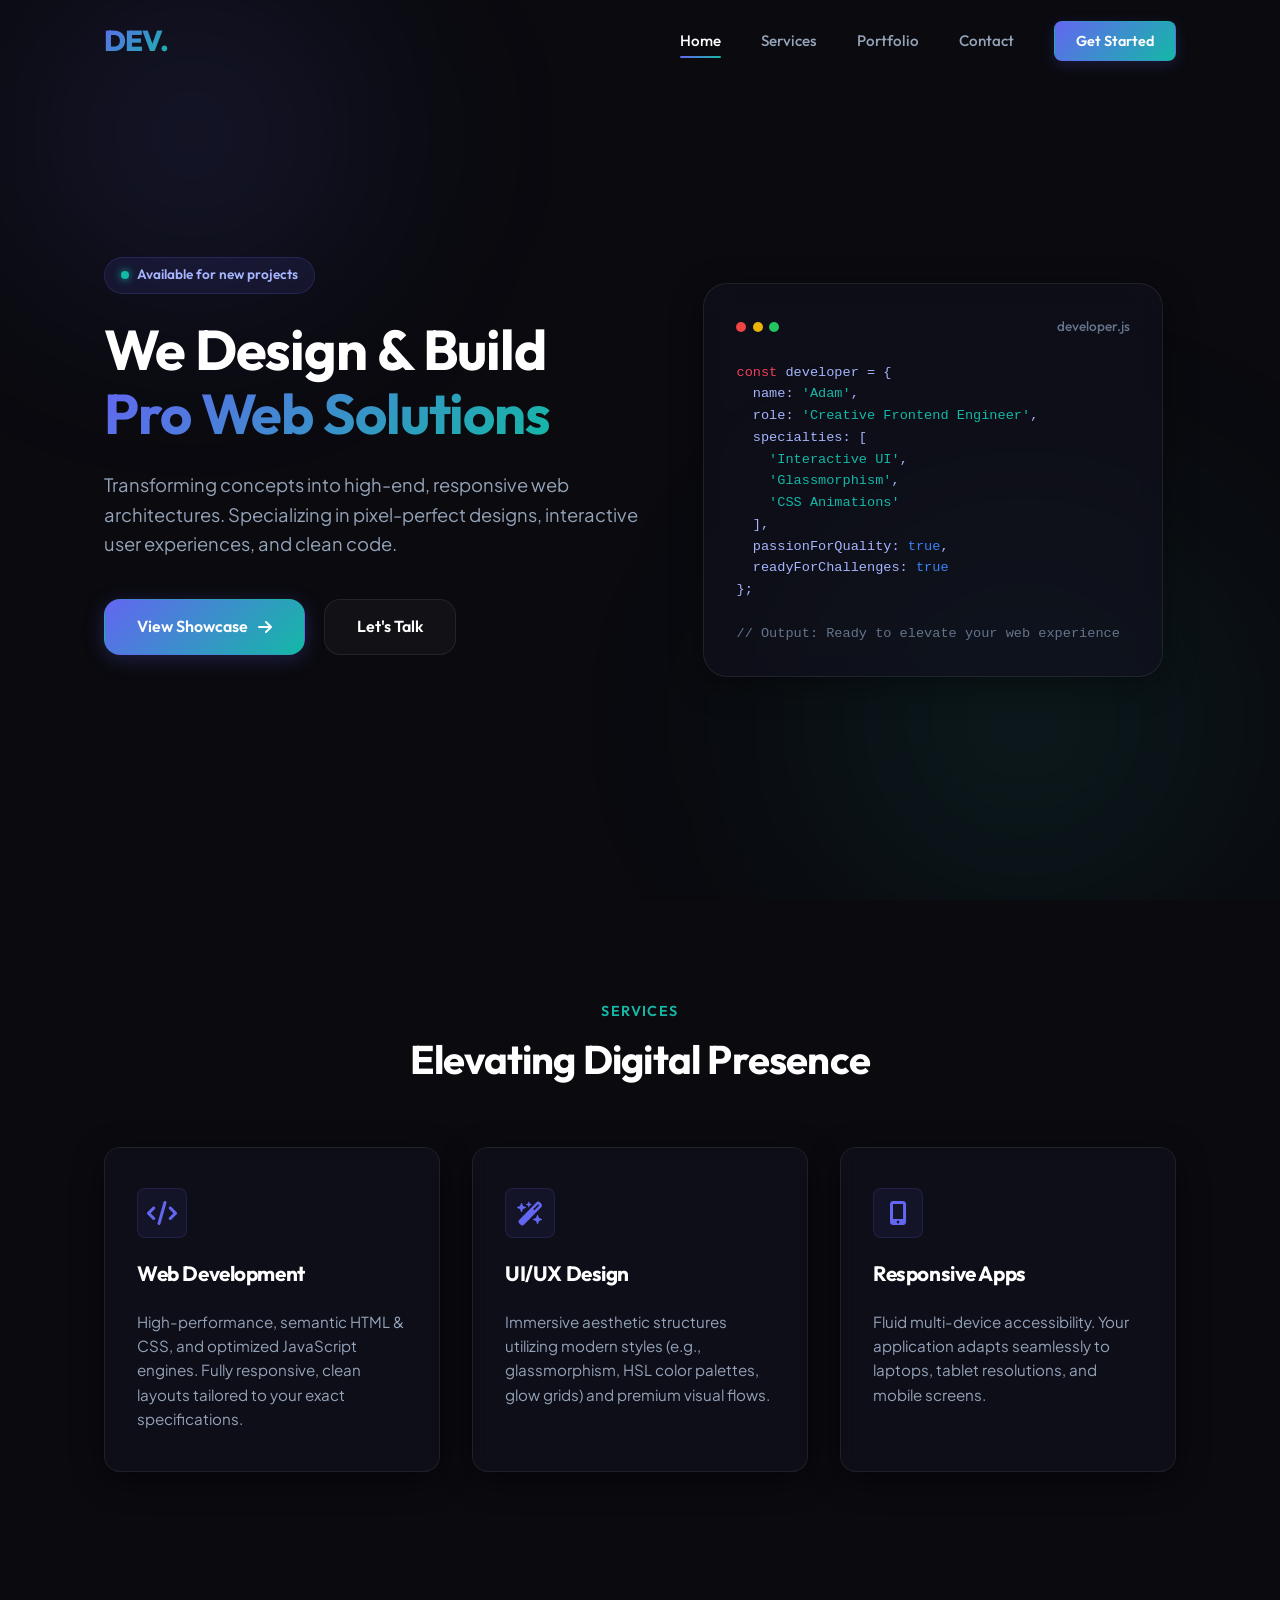
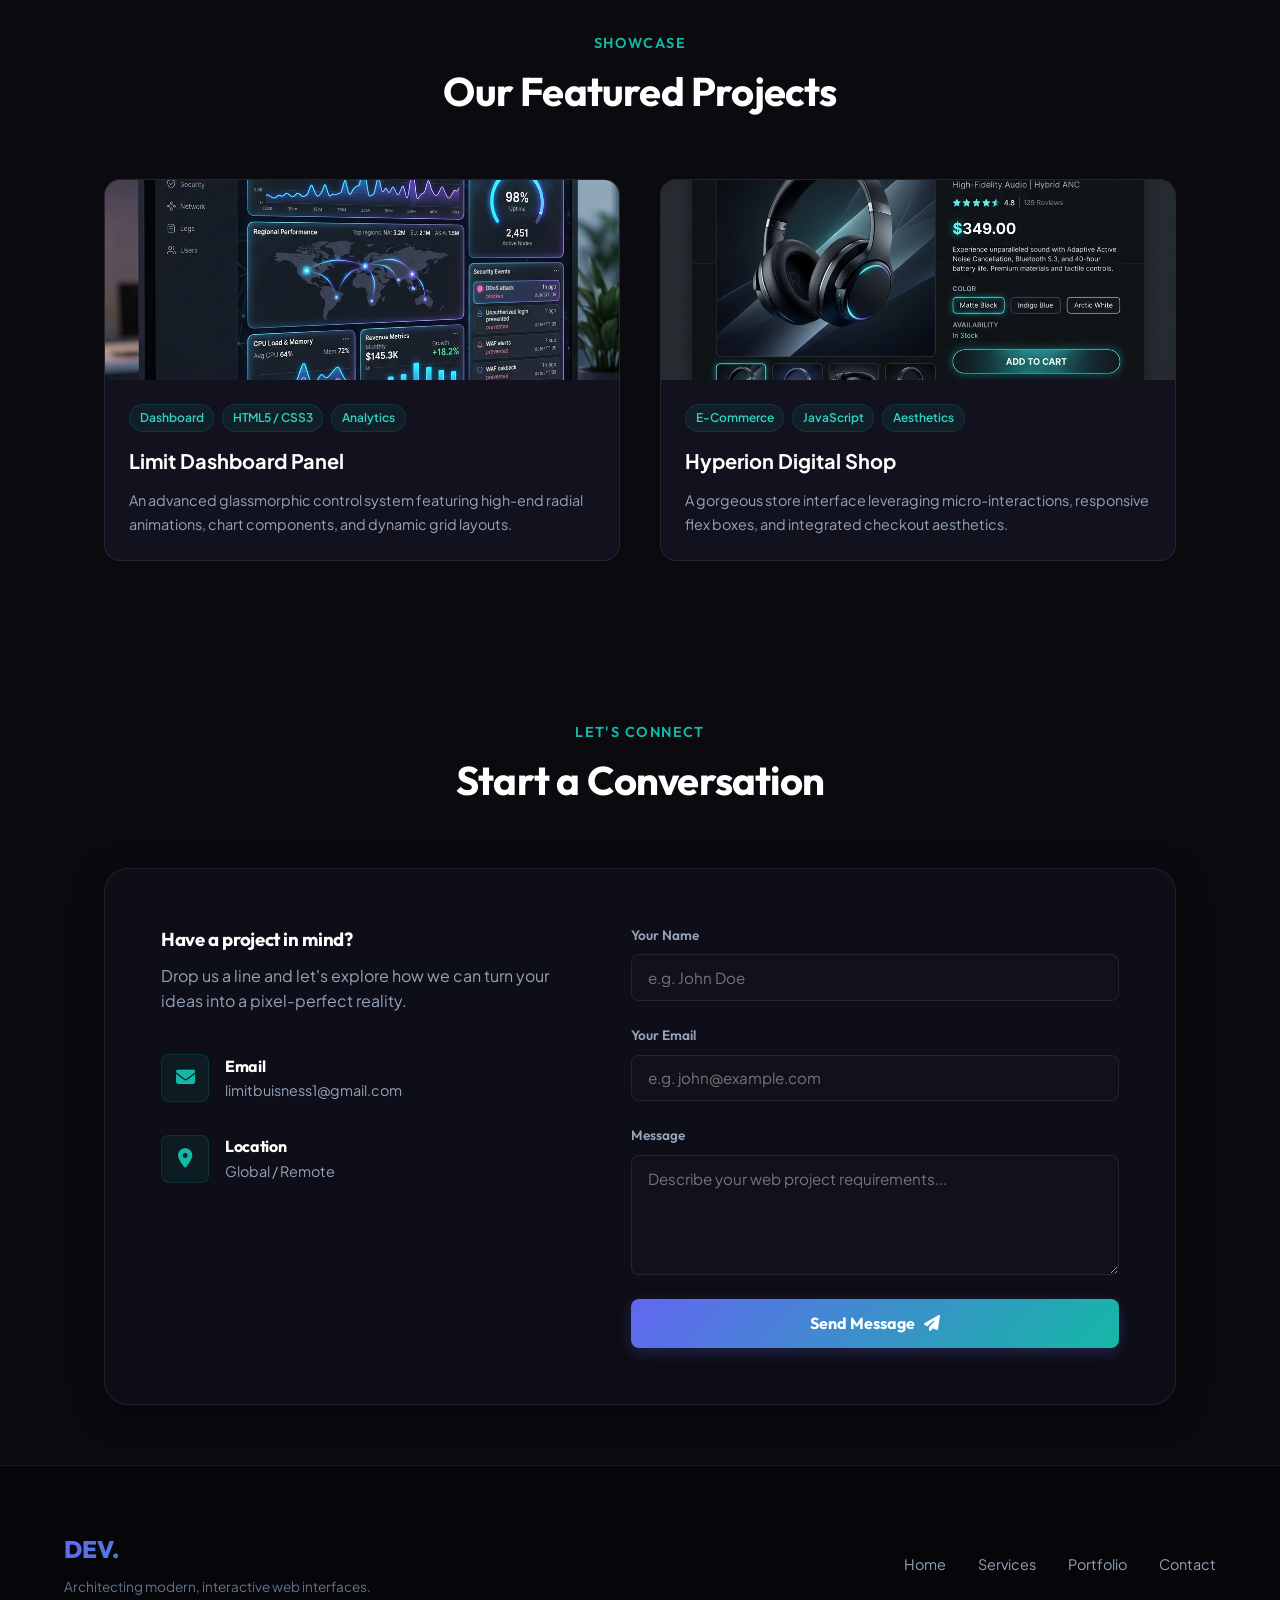
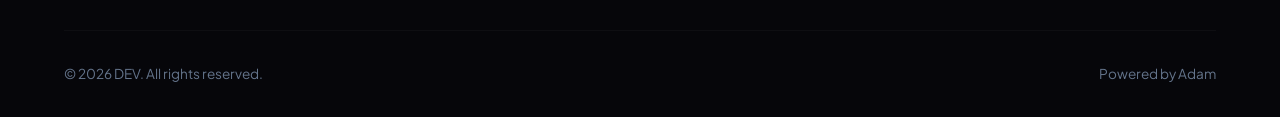
==== commit 71d9c4e3: "Update index.html" ====
--- a/index.html
+++ b/index.html
@@ -171,12 +171,7 @@
                   <div class="contact-icon"><i class="fa-solid fa-envelope"></i></div>
                   <div class="contact-text">
                     <h4>Email</h4>
-                    <p>hello@limitdev.com</p>
-                  </div>
-                </div>
-                <div class="contact-item">
-                  <div class="contact-text">
-                    <p>Limit Dev Community</p>
+                    <p>limitbuisness1@gmail.com</p>
                   </div>
                 </div>
                 <div class="contact-item">
